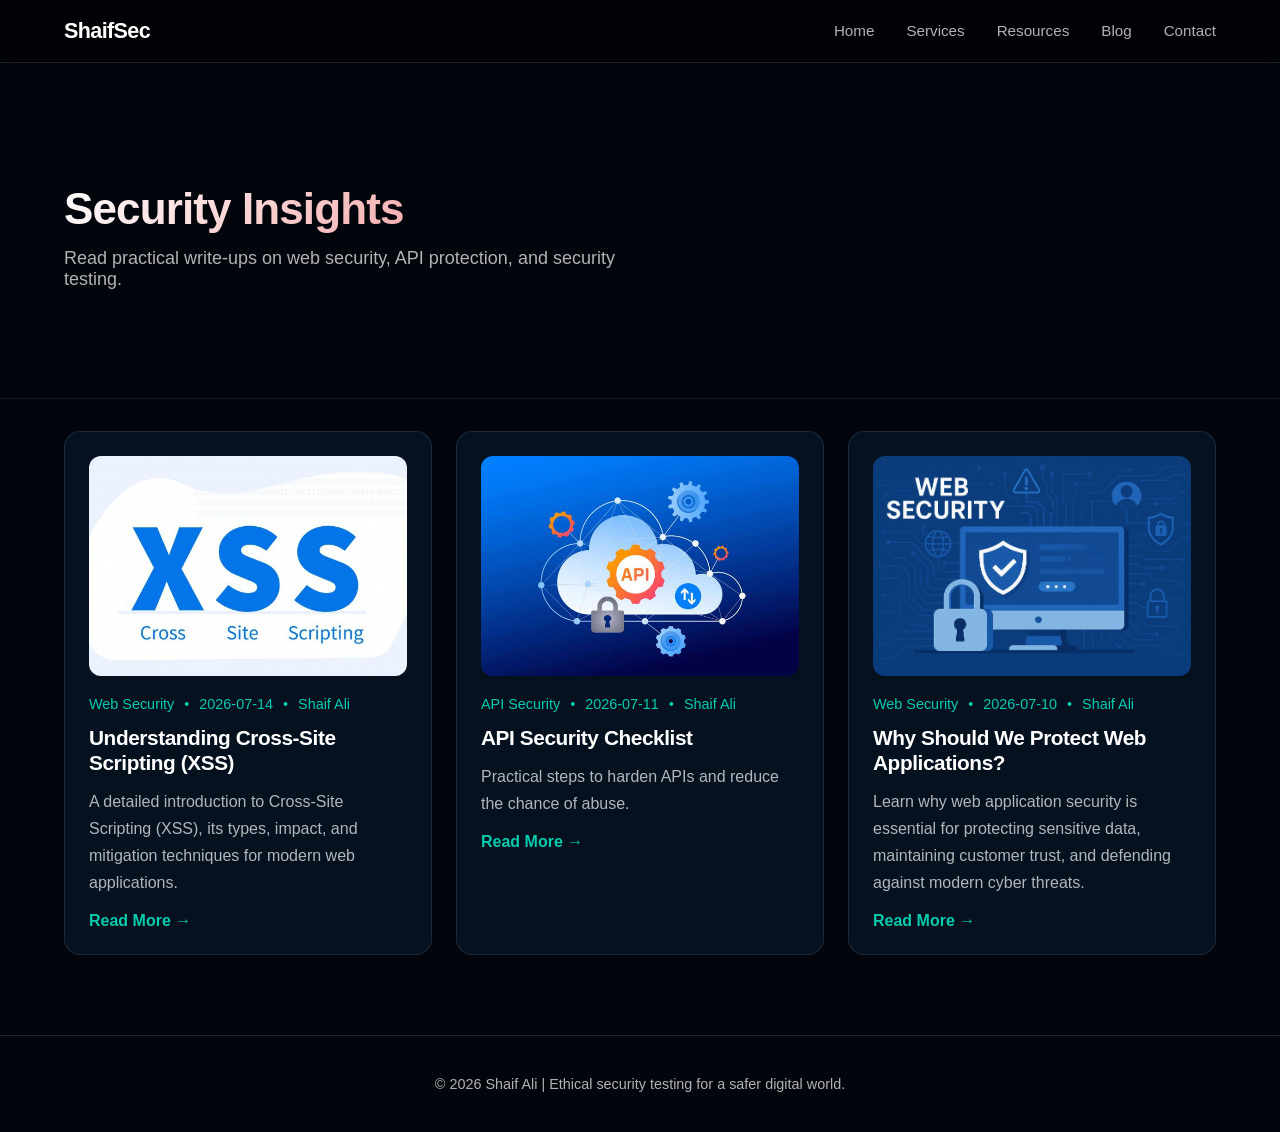
==== blog/index.html @ ae42861e "Update" ====
<!DOCTYPE html>
<html lang="en">
<head>
  <meta charset="UTF-8" />
  <meta name="viewport" content="width=device-width, initial-scale=1.0" />
  <meta name="description" content="Explore practical security research and guidance on web application security, API protection, and vulnerability testing from ShaifSec.">
  <meta name="author" content="Shaif Ali">
  <meta property="og:type" content="website">
  <meta property="og:site_name" content="ShaifSec">
  <meta property="og:title" content="Security Insights | ShaifSec">
  <meta property="og:description" content="Practical security research and guidance on web application security, API protection, and vulnerability testing.">
  <meta property="og:url" content="https://shaifsec.com/blog/">
  <meta property="og:image" content="https://shaifsec.com/banner.png">
  <meta name="twitter:card" content="summary_large_image">
  <meta name="twitter:title" content="Security Insights | ShaifSec">
  <meta name="twitter:description" content="Practical security research and guidance on web application security, API protection, and vulnerability testing.">
  <meta name="twitter:image" content="https://shaifsec.com/banner.png">
  <link rel="canonical" href="https://shaifsec.com/blog/">
  <title>Security Insights | ShaifSec</title>
  <script src="../script.js"></script>
  <link rel="stylesheet" href="../styles.css" />
  <link rel="stylesheet" href="styles.css" />
</head>
<body>
  <nav class="navbar blog-navbar">
    <div class="container">
      <div class="nav-brand">
        <a href="../index.html" class="brand-link"><span class="brand-name">ShaifSec</span></a>
      </div>
      <ul class="nav-menu" id="primary-navigation">
        <li><a href="../index.html">Home</a></li>
        <li><a href="../index.html#services">Services</a></li>
        <li><a href="../resources/index.html">Resources</a></li>
        <li><a href="index.html" class="active">Blog</a></li>
        <li><a href="../index.html#contact">Contact</a></li>
      </ul>
      <button class="hamburger" id="hamburger" type="button" aria-label="Toggle navigation" aria-controls="primary-navigation" aria-expanded="false">
        <span></span>
        <span></span>
        <span></span>
      </button>
    </div>
  </nav>

  <main class="blog-page">
    <section class="blog-hero">
      <div class="container">
        <h1 class="section-title">Security Insights</h1>
        <p class="section-subtitle">Read practical write-ups on web security, API protection, and security testing.</p>
      </div>
    </section>

    <section class="container">
      <div id="blog-list" class="blog-list"></div>
    </section>
  </main>

  <footer class="footer">
    <div class="container">
      <p>© 2026 Shaif Ali | Ethical security testing for a safer digital world.</p>
    </div>
  </footer>

  <script src="blogs.js"></script>
</body>
</html>
---- styles.css ----
/* ========================================
   CYBERSECURITY SERVICE WEBSITE - STYLES
   Premium Dark Theme with Precision Neon Accents
   ======================================== */

* {
  margin: 0;
  padding: 0;
  box-sizing: border-box;
}

:root{
    /* Brand */
    --primary-color:#e90808f4;
    --primary-dark:#e90808f4;
    --secondary-color:#08e9c4dc;

    /* Background */
    --bg-darker:#02050b;
    --bg-dark: #081321;
    --bg-card:rgba(9,22,40,.75);
    --bg-card-hover: rgba(255, 45, 45, 0.08);

    /* Text */
    --text-light:#ffffff;
    --text-muted:#ffffffb1;

    /* Borders */
    --border-color:rgba(248, 248, 248, 0.12);

    /* Neon */
    --glow-blue:0 0 25px rgba(0,229,255,.45);
    --glow-red:0 0 18px oklch(63.348% 0.25204 28.552 / 0.55);

    --shadow:0 15px 45px rgb(238, 221, 221);

    --radius:18px;
}

html {
  scroll-behavior: smooth;
}

body{
    font-family:'Inter',sans-serif;
    color:var(--text-light);
    overflow-x:hidden;

    background:
        radial-gradient(circle at top,
        hwb(0 2% 4% / 0.418),
        transparent 30%),

        radial-gradient(circle at bottom right,
        hwb(0 3% 7% / 0.532),
        transparent 40%),

        linear-gradient(
        180deg,
        #02050b 30%,
        #02050b 45%,
        #02050b 75%);
}

.container {
  width: 100%;
  max-width: 1200px;
  margin: 0 auto;
  padding: 0 24px;
}

/* ========================================
   TYPOGRAPHY
   ======================================== */

h1, h2, h3, h4, h5, h6 {
  font-weight: 700;
  line-height: 1.2;
  letter-spacing: -0.02em;
}

.section-title {
  font-size: 2.75rem;
  margin-bottom: 12px;
  background: linear-gradient(135deg, #ffffff 0%, var(--primary-color) 100%);
  background-clip: text;
  -webkit-background-clip: text;
  -webkit-text-fill-color: transparent;
}

.section-subtitle {
  font-size: 1.125rem;
  color: var(--text-muted);
  margin-bottom: 48px;
  max-width: 600px;
}

/* ========================================
   BUTTONS
   ======================================== */
  
.btn{
  display:inline-flex;
  align-items:center;
  justify-content:center;
  gap:8px;

  padding:12px 28px;
  border-radius:10px;

  font-weight:600;
  font-size:0.95rem;

  text-decoration:none;
  cursor:pointer;

  transition:all .25s ease;
  user-select:none;
  border:1px solid transparent;
}

.btn-primary{
  background:linear-gradient(135deg,#e9080884,#d6060693);
  color:#fff;

  box-shadow:0 0 18px rgba(8, 226, 242, 0);
}

.btn-primary:hover{
  transform:translateY(-3px);
  box-shadow:
    0 0 25px lch(70.99% 40.16 231.56 / 0),
    0 10px 30px hwb(198 2% 7% / 0);
}
.btn-secondary{
   background:linear-gradient(135deg,#e9080884,#d6060693);
  color:#fff;

  border:1px solid rgba(8, 233, 196, 0.35);
  backdrop-filter:blur(10px);
}

.btn-secondary:hover{
  border-color:var(--secondary-color);
  box-shadow:0 0 18px rgba(8, 233, 196, 0.18);
  transform:translateY(-3px);
}

/* ========================================
   NAVIGATION BAR
   ======================================== */

.navbar {
  position: fixed;
  top: 0;
  width: 100%;
  background: rgba(0, 0, 0, 0.542);
  border-bottom: 1px solid var(--border-color);
  z-index: 1000;
  backdrop-filter: blur(12px);
}

.navbar .container {
  display: flex;
  justify-content: space-between;
  align-items: center;
  padding: 18px 24px;
}

.nav-brand {
  display: flex;
  align-items: center;
  gap: 12px;
  font-size: 1.35rem;
  font-weight: 700;
  letter-spacing: -0.03em;
}

.logo-img {
  width: 50px;
  height: 40px;
  object-fit: contain;
}

.logo-icon {
  font-size: 1.6rem;
  color: var(--primary-color);
  filter: drop-shadow(0 0 8px rgba(0, 255, 157, 0.5));
}

.brand-name {
  color: var(--text-light);
}

.nav-menu {
  display: flex;
  list-style: none;
  gap: 32px;
  align-items: center;
}

.nav-menu a {
  color: var(--text-muted);
  text-decoration: none;
  transition: color 0.2s ease;
  font-weight: 500;
  font-size: 0.95rem;
}

.nav-menu a:hover,
.nav-menu a.active {
  color: var(--primary-color);
}

.nav-menu a.active {
  font-weight: 700;
}

.hamburger {
  display: none;
  flex-direction: column;
  cursor: pointer;
  gap: 6px;
  padding: 8px;
  border: 0;
  background: transparent;
}

.hamburger:focus-visible {
  outline: 2px solid var(--primary-color);
  outline-offset: 3px;
}

.hamburger span {
  width: 24px;
  height: 2px;
  background: var(--text-light);
  border-radius: 2px;
  transition: all 0.2s ease;
}

/* ========================================
   HERO SECTION
   ======================================== */

.hero {
  min-height: 100vh;
  display: flex;
  align-items: center;
  justify-content: center;

  padding-top: 80px; /* replaces margin-top issue */
  padding-bottom: 80px;

  position: relative;
}

.hero-wrapper {
  width: 100%;
  max-width: 1200px;

  display: grid;
  grid-template-columns: 1fr 1fr;
  gap: 48px;

  align-items: center;
  justify-content: center;

  margin: 0 auto;
}

.hero-badge {
  display: inline-flex;
  align-items: center;
  gap: 8px;
  background: rgba(0, 255, 157, 0.06);
  border: 1px solid rgba(0, 255, 157, 0.2);
  color: var(--primary-color);
  padding: 6px 14px;
  border-radius: 20px;
  font-size: 0.85rem;
  font-weight: 600;
  margin-bottom: 24px;
  letter-spacing: 0.05em;
  text-transform: uppercase;
}

.badge-pulse {
  width: 6px;
  height: 6px;
  background: var(--primary-color);
  border-radius: 50%;
  box-shadow: 0 0 8px var(--primary-color);
  animation: pulse-dot 2s ease-in-out infinite;
}

@keyframes pulse-dot {
  0%, 100% { transform: scale(1); opacity: 1; }
  50% { transform: scale(1.4); opacity: 0.5; }
}

.hero-title {
  font-size: 3.75rem;
  margin-bottom: 24px;
  color: var(--text-light);
  line-height: 1.15;
  font-weight: 800;
}

/* Enhanced Gradient Style for Specific Hero Text Accentuation */
.hero-title span {
  background: linear-gradient(135deg, var(--primary-color) 0%, var(--secondary-color) 100%);
  background-clip: text;
  -webkit-background-clip: text;
  -webkit-text-fill-color: transparent;
}

.hero-subtitle {
  font-size: 1.15rem;
  color: var(--text-muted);
  margin-bottom: 40px;
  line-height: 1.7;
  text-align: left;
}

.hero-cta {
  display: flex;
  gap: 16px;
  margin-bottom: 48px;
  flex-wrap: wrap;
}

.hero-features {
  display: flex;
  gap: 32px;
  flex-wrap: wrap;
  padding-top: 32px;
  border-top: 1px solid var(--border-color);
}

.feature {
  display: flex;
  align-items: center;
  gap: 10px;
  color: var(--text-light);
  font-weight: 500;
  font-size: 0.95rem;
}

.feature-icon {
  font-size: 1.25rem;
  color: var(--secondary-color);
}

/* Hero Stats Container */
.hero-stats {
  display: flex;
  gap: 24px;
  padding: 24px;
  background: var(--bg-card);
  border: 1px solid var(--border-color);
  border-radius: 12px;
  backdrop-filter: blur(8px);
}

.stat-box {
  text-align: center;
  flex: 1;
}

.stat-value {
  font-size: 2.25rem;
  font-weight: 800;
  color: var(--text-light);
  margin-bottom: 4px;
}

.stat-name {
  font-size: 0.75rem;
  color: var(--text-muted);
  font-weight: 600;
  text-transform: uppercase;
  letter-spacing: 0.05em;
}

/* Hero visual */
.hero-visual {
  display: flex;
  align-items: center;
  justify-content: center;
  position: relative;
  min-height: 320px;
}

.hero-logo {
  width: min(620px, 100%);
  height: auto;
  max-width: 100%;
  display: block;
  object-fit: contain;
}

.cyber-shield {
  width: 100%;
  max-width: 340px;
  height: auto;
  filter: drop-shadow(0 0 40px rgba(0, 255, 157, 0.15));
  animation: shield-float 4s ease-in-out infinite;
}

@keyframes shield-float {
  0%, 100% { transform: translateY(0px); }
  50% { transform: translateY(-12px); }
}

.security-shield {
  position: relative;
  width: 280px;
  height: 280px;
  display: flex;
  align-items: center;
  justify-content: center;
}

.shield-inner {
  width: 200px;
  height: 240px;
  background: linear-gradient(135deg, rgba(5, 8, 17, 0.6) 0%, rgba(13, 22, 41, 0.8) 100%);
  border: 1px solid rgba(0, 255, 157, 0.3);
  border-radius: 24px 24px 60px 60px;
  display: flex;
  align-items: center;
  justify-content: center;
  box-shadow: 0 10px 40px rgba(0, 0, 0, 0.5), inset 0 0 20px rgba(0, 255, 157, 0.1);
  animation: shield-pulse 3s ease-in-out infinite;
  z-index: 3;
}

.shield-lock {
  font-size: 4rem;
  color: var(--primary-color);
  filter: drop-shadow(0 0 12px rgba(0, 255, 157, 0.4));
}

.shield-ring {
  position: absolute;
  width: 110%;
  height: 110%;
  border: 1px dashed rgba(0, 200, 255, 0.2);
  border-radius: 50%;
  animation: rotate 20s linear infinite;
}

.shield-ring:nth-child(2) {
  width: 125%;
  height: 125%;
  border: 1px solid rgba(0, 255, 157, 0.1);
  animation: rotate 30s linear infinite reverse;
}

@keyframes shield-pulse {
  0%, 100% { border-color: rgba(0, 255, 157, 0.3); }
  50% { border-color: rgba(0, 200, 255, 0.6); }
}

@keyframes rotate {
  100% { transform: rotate(360deg); }
}

/* ========================================
   SECTIONS STANDARD SETUP
   ======================================== */

#about, #services, #plans, #why-us, #testimonials, #contact, #resources {
  padding: 100px 0;
  border-top: 1px solid var(--border-color);
}

/* ========================================
   PLANS SECTION
   ======================================== */

.plans-grid {
  display: grid;
  grid-template-columns: repeat(auto-fit, minmax(280px, 1fr));
  gap: 24px;
}

.plan-card {
  position: relative;
  background: var(--bg-card);
  border: 1px solid var(--border-color);
  border-radius: 16px;
  padding: 32px 24px;
  transition: all 0.3s ease;
}

.plan-card:hover {
  transform: translateY(-6px);
  border-color: rgba(255, 45, 45, 0.4);
  box-shadow: 0 0 25px rgba(255, 45, 45, 0.18);
}

.featured-plan {
  border-color: rgba(255, 45, 45, 0.45);
  box-shadow: inset 0 0 0 1px rgba(255, 45, 45, 0.2);
}

.plan-badge {
  position: absolute;
  top: 16px;
  right: 16px;
  background: linear-gradient(135deg, var(--primary-color), #ff6a00);
  color: #fff;
  font-size: 0.75rem;
  font-weight: 700;
  padding: 6px 10px;
  border-radius: 999px;
}

.plan-header {
  margin-bottom: 24px;
}

.plan-header h3 {
  font-size: 1.45rem;
  margin-bottom: 8px;
}

.plan-price {
  font-size: 2rem;
  font-weight: 800;
  color: var(--secondary-color);
  margin-bottom: 6px;
}

.plan-meta {
  color: var(--text-muted);
  font-size: 0.95rem;
}

.plan-features {
  list-style: none;
  display: flex;
  flex-direction: column;
  gap: 10px;
  color: var(--text-muted);
  font-size: 0.95rem;
}

.plan-features li {
  display: flex;
  gap: 8px;
  align-items: flex-start;
}

.plan-features span {
  color: var(--primary-color);
  font-weight: 700;
}

/* ========================================
   ABOUT SECTION
   ======================================== */

.about-description {
  display: grid;
  grid-template-columns: minmax(0, 1fr) minmax(220px, 300px);
  align-items: start;
  gap: 40px;
}

.about-content-text p {
  color: var(--text-muted);
  font-size: 1.05rem;
  margin-bottom: 20px;
}

.about-profile-image {
  position: relative;
  margin: 0;
  padding: 10px;
  border: 1px solid rgba(233, 8, 8, 0.3);
  border-radius: 22px 8px 22px 8px;
  background: linear-gradient(155deg, rgba(19, 24, 36, 0.92), rgba(2, 5, 11, 0.96));
  box-shadow: 0 18px 48px rgba(0, 0, 0, 0.42), 0 0 24px rgba(233, 8, 8, 0.1);
}

.about-profile-image img {
  display: block;
  width: 100%;
  height: auto;
  border-radius: 15px 4px 15px 4px;
  object-fit: cover;
}

.about-profile-image figcaption {
  padding: 14px 8px 4px;
  color: var(--text-light);
  font-size: 1rem;
  font-weight: 600;
  letter-spacing: 0.04em;
  text-align: center;
}

.certifications-list {
  display: flex;
  flex-wrap: wrap;
  gap: 20px;
  margin-top: 32px;
}

.certification-card {
  position: relative;
  display: flex;
  width: 220px;
  aspect-ratio: 1;
  flex-direction: column;
  align-items: center;
  justify-content: center;
  gap: 12px;
  padding: 20px;
  background: rgba(9, 22, 40, 0.28);
  border: 1px solid rgba(255, 255, 255, 0.14);
  border-radius: 14px;
  backdrop-filter: blur(12px);
  transition: background 0.3s ease, border-color 0.3s ease, transform 0.3s ease;
}

.certification-card:hover,
.certification-card:focus-visible {
  transform: translateY(-4px);
  background: rgba(9, 22, 40, 0.42);
  border-color: rgba(255, 45, 45, 0.4);
}

.certification-card:focus-visible {
  outline: 2px solid var(--primary-color);
  outline-offset: 3px;
}

.certification-card img {
  display: block;
  width: 112px;
  height: 112px;
  object-fit: contain;
}

.certification-content h3 {
  font-size: 1rem;
  text-align: center;
}

.certification-content p {
  color: var(--text-muted);
  margin-top: 4px;
  text-align: center;
}

.certification-description {
  position: absolute;
  inset: 0;
  display: flex;
  align-items: center;
  justify-content: center;
  padding: 24px;
  border-radius: inherit;
  background: rgba(2, 5, 11, 0.94);
  color: var(--text-light);
  font-size: 0.95rem;
  line-height: 1.5;
  text-align: center;
  opacity: 0;
  visibility: hidden;
  transition: opacity 0.2s ease, visibility 0.2s ease;
}

.certification-card:hover .certification-description,
.certification-card:focus-visible .certification-description {
  opacity: 1;
  visibility: visible;
}

/* ========================================
   SERVICES SECTION
   ======================================== */

.services-grid {
  display: grid;
  grid-template-columns: repeat(auto-fit, minmax(280px, 1fr));
  gap: 24px;
  align-items: stretch;
}

.service-card {
  background: var(--bg-card);
  border: 1px solid var(--border-color);
  border-radius: 16px;
  padding: 32px;
  transition: all 0.3s cubic-bezier(0.4, 0, 0.2, 1);
  display: flex;
  flex-direction: column;
}

.service-card:hover,
.benefit-item:hover,
.testimonial-card:hover {
  background: rgba(255, 45, 45, 0.08);
  border-color: rgba(255, 45, 45, 0.4);
  transform: translateY(-6px);
  box-shadow: 0 0 25px rgba(255, 45, 45, 0.25);
}

.service-icon {
  font-size: 2.5rem;
  margin-bottom: 20px;
  color: var(--primary-color);
}

.service-card h3 {
  font-size: 1.35rem;
  margin-bottom: 12px;
  color: var(--text-light);
}

.service-card p {
  color: var(--text-muted);
  margin-bottom: 24px;
  font-size: 0.95rem;
}

.service-features {
  list-style: none;
  color: var(--secondary-color);
  font-size: 0.9rem;
  margin-top: auto;
}

.service-features li {
  margin-top: 8px;
  display: flex;
  align-items: center;
  gap: 8px;
}

/* ========================================
   WHY US & TESTIMONIALS
   ======================================== */

.benefits-grid, .testimonials-grid {
  display: grid;
  grid-template-columns: repeat(auto-fit, minmax(300px, 1fr));
  gap: 24px;
}

.benefit-item, .testimonial-card {
  background: var(--bg-card);
  border: 1px solid var(--border-color);
  border-radius: 8px;
  padding: 32px;
  transition: all 0.3s ease;
}

.benefit-item:hover, .testimonial-card:hover {
  background: var(--bg-card-hover);
  border-color: rgba(0, 200, 255, 0.3);
  transform: translateY(-4px);
}

.benefit-icon {
  font-size: 2.5rem;
  color: var(--primary-color);
  margin-bottom: 16px;
}

.benefit-item h4 {
  font-size: 1.25rem;
  margin-bottom: 12px;
}

.benefit-item p, .testimonial-card p {
  color: var(--text-muted);
  font-size: 0.95rem;
}

.stars {
  color: #ffb800;
  margin-bottom: 16px;
  font-size: 1rem;
}

.testimonial-card p {
  font-style: italic;
  line-height: 1.7;
  margin-bottom: 20px;
}

.testimonial-author {
  color: var(--secondary-color);
  font-weight: 600;
  font-size: 0.9rem;
}

/* ========================================
   RESOURCES SECTION
   ======================================== */

.resources-grid {
  display: grid;
  grid-template-columns: repeat(auto-fit, minmax(240px, 1fr));
  gap: 24px;
}

.resource-card {
  display: block;
  background: var(--bg-card);
  border: 1px solid var(--border-color);
  border-radius: 16px;
  padding: 28px;
  text-decoration: none;
  color: inherit;
  transition: all 0.3s ease;
}

.resource-card:hover {
  transform: translateY(-6px);
  border-color: rgba(255, 45, 45, 0.4);
  box-shadow: 0 0 25px rgba(255, 45, 45, 0.18);
}

.resource-icon {
  font-size: 2.2rem;
  margin-bottom: 16px;
  color: var(--primary-color);
}

.resource-card h3 {
  font-size: 1.25rem;
  margin-bottom: 10px;
  color: var(--text-light);
}

.resource-card p {
  color: var(--text-muted);
  font-size: 0.95rem;
  line-height: 1.6;
}

/* ========================================
   CONTACT SECTION
   ======================================== */

.contact {
  position: relative;
}

.contact-eyebrow {
  display: inline-block;
  margin-bottom: 12px;
  padding: 8px 14px;
  border: 1px solid rgba(255, 77, 77, 0.25);
  border-radius: 999px;
  background: rgba(255, 77, 77, 0.08);
  color: #ff6b6b;
  font-size: 0.85rem;
  font-weight: 600;
  letter-spacing: 0.08em;
  text-transform: uppercase;
}

.contact-wrapper {
  display: grid;
  grid-template-columns: 1fr 1.15fr;
  gap: 32px;
  margin-top: 28px;
  padding: 32px;
  background: linear-gradient(135deg, rgba(255, 77, 77, 0.08), rgba(255, 255, 255, 0.02));
  border: 1px solid var(--border-color);
  border-radius: 24px;
  box-shadow: 0 20px 60px rgba(0, 0, 0, 0.2);
}

.contact-info {
  display: flex;
  flex-direction: column;
  gap: 16px;
}

.contact-hero {
  padding: 24px;
  border-radius: 18px;
  background: rgba(5, 8, 17, 0.7);
  border: 1px solid rgba(255, 77, 77, 0.2);
}

.contact-hero h3 {
  color: var(--text-light);
  font-size: 1.3rem;
  margin-bottom: 8px;
}

.contact-hero p {
  color: var(--text-muted);
  line-height: 1.7;
  margin: 0;
}

.contact-item {
  background: rgba(255, 255, 255, 0.02);
  border: 1px solid var(--border-color);
  border-left: 3px solid #ff6b6b;
  padding: 20px 22px;
  border-radius: 14px;
  transition: transform 0.2s ease, border-color 0.2s ease;
}

.contact-item:hover {
  transform: translateY(-2px);
  border-color: rgba(255, 77, 77, 0.3);
}

.contact-icon {
  font-size: 1.6rem;
  color: #ff6b6b;
  margin-bottom: 8px;
}

.contact-item h4 {
  color: var(--text-light);
  margin-bottom: 6px;
  font-size: 1.05rem;
}

.contact-item p, .contact-item a {
  color: var(--text-muted);
  font-size: 0.95rem;
  text-decoration: none;
}

.contact-item a:hover {
  color: #ff6b6b;
}

.social-links {
  display: flex;
  flex-wrap: wrap;
  gap: 10px;
  margin-top: 10px;
}

.social-link {
  color: var(--text-muted);
  text-decoration: none;
  padding: 8px 14px;
  border: 1px solid var(--border-color);
  border-radius: 999px;
  font-size: 0.85rem;
  transition: all 0.2s ease;
}

.social-link:hover {
  color: #ff6b6b;
  border-color: #ff6b6b;
  background: rgba(255, 77, 77, 0.08);
}

/* Form Styles */
.contact-form {
  display: flex;
  flex-direction: column;
  gap: 16px;
  padding: 24px;
  border-radius: 18px;
  background: rgba(5, 8, 17, 0.7);
  border: 1px solid rgba(255, 77, 77, 0.16);
}

.form-group input, .form-group textarea {
  background: rgba(5, 8, 17, 0.6);
  border: 1px solid var(--border-color);
  color: var(--text-light);
  padding: 14px 16px;
  border-radius: 12px;
  font-family: inherit;
  font-size: 0.95rem;
  transition: all 0.25s ease;
  width: 100%;
}

.form-group input:focus, .form-group textarea:focus {
  outline: none;
  border-color: #ff6b6b;
  background: rgba(5, 8, 17, 0.9);
  box-shadow: 0 0 15px rgba(255, 77, 77, 0.15);
}

.form-row {
  display: flex;
  gap: 16px;
}

.form-row .form-group {
  flex: 1;
}

.btn-submit {
  border-radius: 999px;
  white-space: nowrap;
}

.form-note {
  color: var(--text-muted);
  font-size: 0.9rem;
}

/* ========================================
   FOOTER
   ======================================== */

.footer {
  background: var(--bg-darker);
  border-top: 1px solid var(--border-color);
  padding: 40px 24px;
  text-align: center;
  color: var(--text-muted);
  font-size: 0.9rem;
}

/* ========================================
   RESPONSIVE DESIGN (Media Queries)
   ======================================== */

@media (max-width: 992px) {
  .hero-wrapper {
    grid-template-columns: 1fr;
    text-align: center;
    gap: 40px;
  }
  
  .hero-title { font-size: 3rem; }
  .hero-cta, .hero-features { justify-content: center; }
  .contact-wrapper { grid-template-columns: 1fr; }
  .hero-visual { order: -1; margin-bottom: 20px; }
}

@media (max-width: 768px) {
  .nav-menu { display: none; }
  .hamburger { display: flex; }
  .section-title { font-size: 2.25rem; }
  #about, #services, #plans, #why-us, #testimonials, #contact { padding: 60px 0; }
  .form-row { flex-direction: column; }

  .hero-wrapper { width: 100%; padding: 0 24px; }
  .hero-content, .hero-visual { width: 100%; min-width: 0; }
  .hero-logo { position: static; width: 100%; max-width: 100%; margin: 0; transform: none; }
  .hero-stats { gap: 8px; padding: 16px 10px; }
  .stat-box { min-width: 0; }
  .stat-value { font-size: 1.5rem; }
  .stat-name { letter-spacing: 0; }

  .about-description { grid-template-columns: 1fr; gap: 24px; }
  .about-profile-image { position: static; grid-row: 1; width: min(100%, 280px); margin: 0 auto 8px; }

  .certification-card { width: 190px; }
  .certification-card img { width: 96px; height: 96px; }

  /* Mobile menu when active */
  .navbar .nav-menu.active {
    display: flex;
    flex-direction: column;
    position: absolute;
    top: 64px;
    right: 16px;
    background: var(--bg-card, rgba(9,22,40,.95));
    padding: 12px 16px;
    border-radius: 10px;
    box-shadow: 0 8px 24px rgba(0,0,0,0.5);
    gap: 12px;
    z-index: 50;
    min-width: 200px;
  }

  .nav-menu.active a {
    color: var(--text-light);
    padding: 8px 0;
  }

  /* Hamburger active state - animate to X */
  .hamburger.active span:nth-child(1) {
    transform: translateY(8px) rotate(45deg);
  }
  .hamburger.active span:nth-child(2) {
    opacity: 0;
    transform: scaleX(0);
  }
  .hamburger.active span:nth-child(3) {
    transform: translateY(-8px) rotate(-45deg);
  }
}

@media (max-width: 480px) {
  .hero-title { font-size: 2.25rem; }
  .hero-cta .btn { width: 100%; }
}
---- blog/styles.css ----
body {
  margin: 0;
  background: var(--bg-darker, #02050b);
  color: var(--text-light, #fff);
}

.blog-navbar {
  position: sticky;
  top: 0;
}

.brand-link {
  color: var(--text-light, #fff);
  text-decoration: none;
}

.blog-page, .post-page {
  padding: 0 0 80px;
}

.blog-hero {
  padding: 120px 0 60px;
  border-bottom: 1px solid rgba(255,255,255,0.08);
}

.blog-list {
  display: grid;
  gap: 24px;
  margin-top: 32px;
  grid-template-columns: repeat(auto-fit, minmax(280px, 1fr));
}

.blog-card {
  background: var(--bg-card, rgba(9,22,40,.75));
  border: 1px solid rgba(255,255,255,0.1);
  border-radius: 16px;
  padding: 24px;
  transition: transform 0.2s ease, border-color 0.2s ease;
}

.blog-card:hover {
  transform: translateY(-4px);
  border-color: rgba(255, 45, 45, 0.4);
}

.blog-thumb,
.post-thumb {
  width: 100%;
  height: 220px;
  object-fit: cover;
  border-radius: 12px;
  margin-bottom: 16px;
}

.post-thumb {
  height: 280px;
  margin-bottom: 24px;
}

.blog-card h2 {
  margin: 0 0 12px;
  font-size: 1.3rem;
}

.blog-meta {
  display: flex;
  flex-wrap: wrap;
  gap: 10px;
  color: var(--secondary-color, #08e9c4dc);
  font-size: 0.9rem;
  margin-bottom: 14px;
}

.blog-card p {
  color: var(--text-muted, #ffffffb1);
  line-height: 1.7;
  margin-bottom: 16px;
}

.blog-card a,
.back-link {
  color: var(--secondary-color, #08e9c4dc);
  text-decoration: none;
  font-weight: 600;
}

.blog-card a:hover,
.back-link:hover {
  color: var(--primary-color, #e90808f4);
}

.post-layout {
  padding-top: 80px;
  display: block;
  align-items: flex-start;
}

.post-article {
  background: var(--bg-card, rgba(9,22,40,.75));
  border: 1px solid rgba(255,255,255,0.1);
  border-radius: 18px;
  padding: 32px;
  margin-top: 0;
}

.post-article h1 {
  margin-top: 0;
  font-size: 2rem;
}

.post-article .article-meta {
  margin: 12px 0 24px;
  color: var(--secondary-color, #08e9c4dc);
  font-size: 0.95rem;
}

.post-article p, .post-article li {
  color: var(--text-muted, #ffffffb1);
  line-height: 1.8;
}

.post-article ul {
  padding-left: 20px;
}

/* Make bold labels inside paragraphs appear on their own line with spacing */
.post-article p > strong {
  display: block;
  margin-bottom: 0.5rem;
}

@media (max-width: 768px) {
  .blog-hero {
    padding-top: 100px;
  }

  .post-article {
    padding: 24px;
  }
}
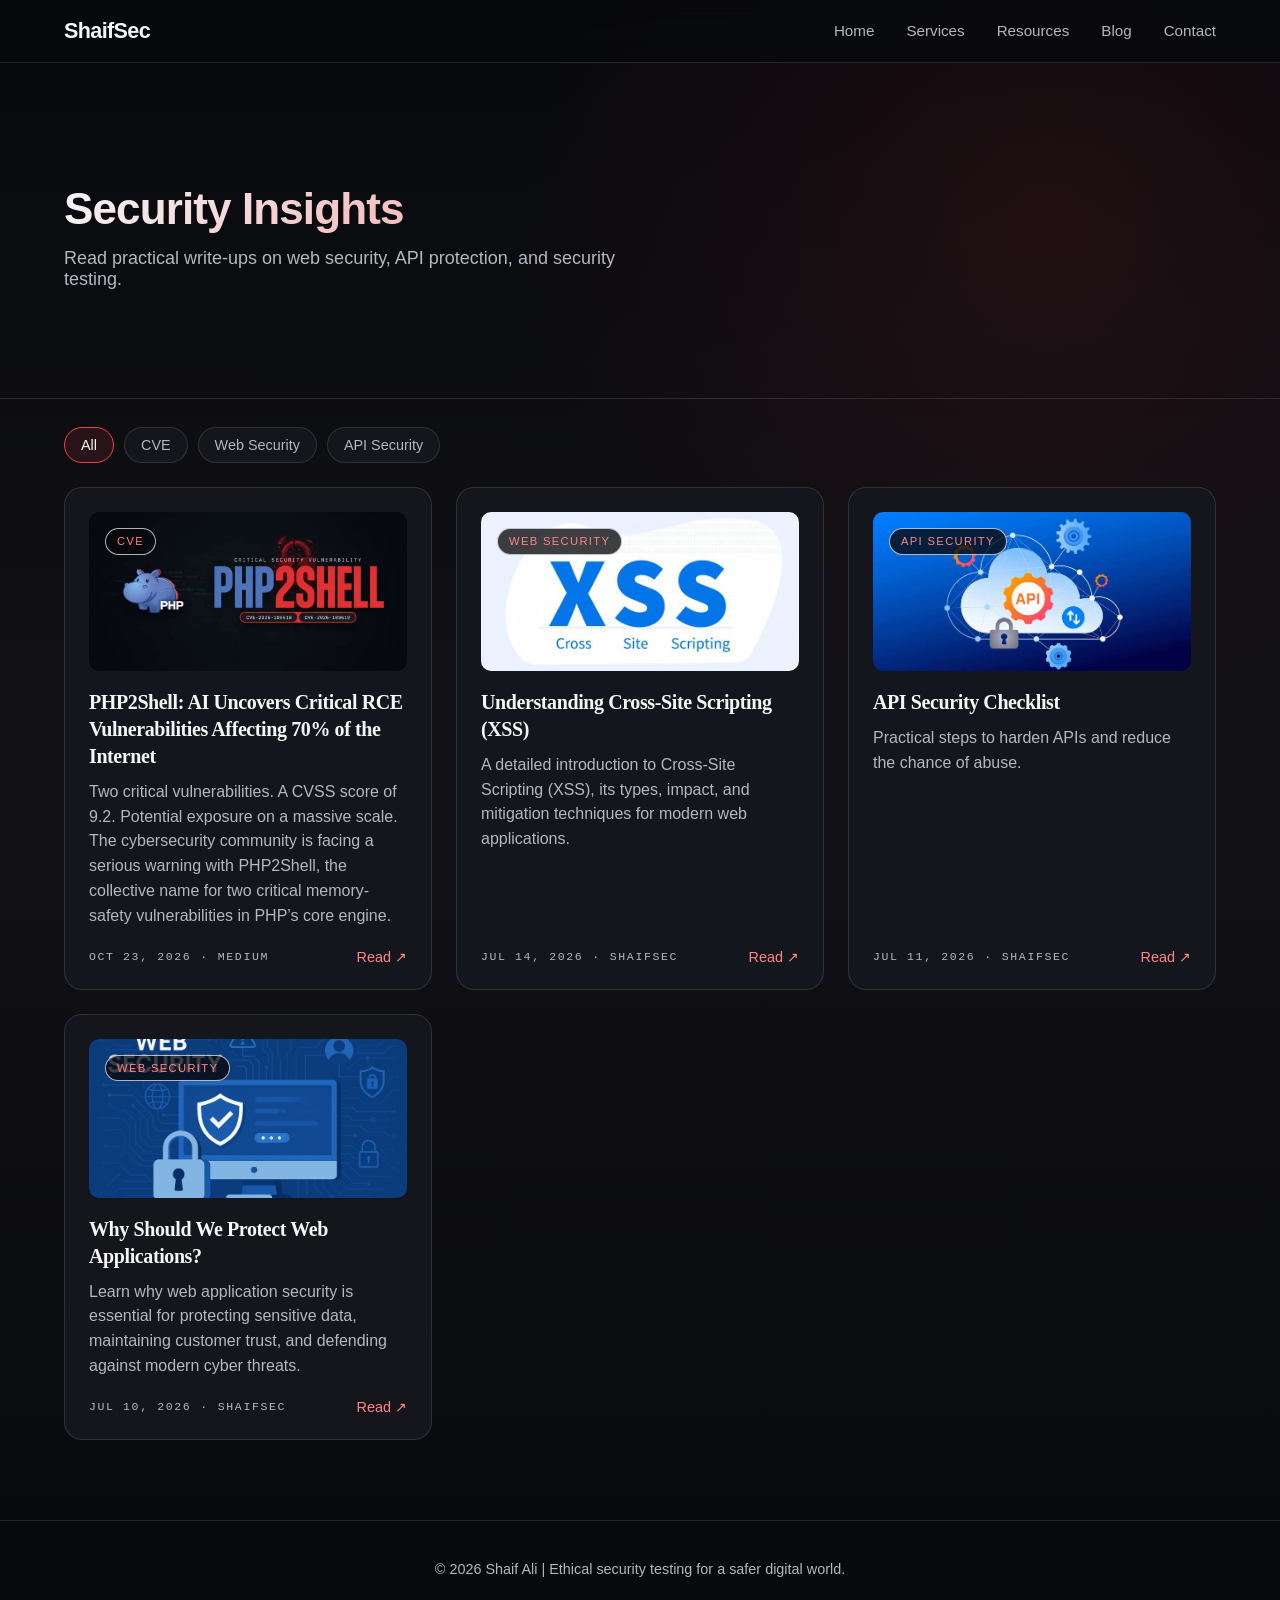
==== commit 8d315ef3: "Update" ====
--- a/blog/index.html
+++ b/blog/index.html
@@ -9,13 +9,13 @@
   <meta property="og:site_name" content="ShaifSec">
   <meta property="og:title" content="Security Insights | ShaifSec">
   <meta property="og:description" content="Practical security research and guidance on web application security, API protection, and vulnerability testing.">
-  <meta property="og:url" content="https://shaifsec.com/blog/">
-  <meta property="og:image" content="https://shaifsec.com/banner.png">
+  <meta property="og:url" content="https://shaifsec.github.io/blog/">
+  <meta property="og:image" content="https://shaifsec.github.io/banner.png">
   <meta name="twitter:card" content="summary_large_image">
   <meta name="twitter:title" content="Security Insights | ShaifSec">
   <meta name="twitter:description" content="Practical security research and guidance on web application security, API protection, and vulnerability testing.">
-  <meta name="twitter:image" content="https://shaifsec.com/banner.png">
-  <link rel="canonical" href="https://shaifsec.com/blog/">
+  <meta name="twitter:image" content="https://shaifsec.github.io/banner.png">
+  <link rel="canonical" href="https://shaifsec.github.io/blog/">
   <title>Security Insights | ShaifSec</title>
   <script src="../script.js"></script>
   <link rel="stylesheet" href="../styles.css" />
@@ -51,6 +51,13 @@
     </section>
 
     <section class="container">
+      <div class="blog-filters" role="group" aria-label="Filter blog posts by category">
+        <button class="blog-filter is-active" type="button" data-category="all" aria-pressed="true">All</button>
+        <button class="blog-filter" type="button" data-category="CVE" aria-pressed="false">CVE</button>
+        <button class="blog-filter" type="button" data-category="Web Security" aria-pressed="false">Web Security</button>
+        <button class="blog-filter" type="button" data-category="API Security" aria-pressed="false">API Security</button>
+      </div>
+      <p class="blog-empty-state" id="blog-empty-state" aria-live="polite" hidden>No posts found in this category yet.</p>
       <div id="blog-list" class="blog-list"></div>
     </section>
   </main>
--- a/styles.css
+++ b/styles.css
@@ -11,28 +11,28 @@
 
 :root{
     /* Brand */
-    --primary-color:#e90808f4;
-    --primary-dark:#e90808f4;
-    --secondary-color:#08e9c4dc;
+    --primary-color:#ef4444;
+    --primary-dark:#b91c1c;
+    --secondary-color:#ff8585;
 
     /* Background */
-    --bg-darker:#02050b;
-    --bg-dark: #081321;
-    --bg-card:rgba(9,22,40,.75);
-    --bg-card-hover: rgba(255, 45, 45, 0.08);
+    --bg-darker:#08090d;
+    --bg-dark:#101116;
+    --bg-card:rgba(22,24,31,.9);
+    --bg-card-hover:rgba(239,68,68,.08);
 
     /* Text */
-    --text-light:#ffffff;
-    --text-muted:#ffffffb1;
+    --text-light:#f5f5f6;
+    --text-muted:#b5b6bf;
 
     /* Borders */
-    --border-color:rgba(248, 248, 248, 0.12);
+    --border-color:rgba(245,245,246,.12);
 
     /* Neon */
-    --glow-blue:0 0 25px rgba(0,229,255,.45);
-    --glow-red:0 0 18px oklch(63.348% 0.25204 28.552 / 0.55);
-
-    --shadow:0 15px 45px rgb(238, 221, 221);
+    --glow-blue:0 0 25px rgba(239,68,68,.18);
+    --glow-red:0 0 18px rgba(239,68,68,.22);
+
+    --shadow:0 15px 45px rgba(0,0,0,.3);
 
     --radius:18px;
 }
@@ -47,19 +47,8 @@
     overflow-x:hidden;
 
     background:
-        radial-gradient(circle at top,
-        hwb(0 2% 4% / 0.418),
-        transparent 30%),
-
-        radial-gradient(circle at bottom right,
-        hwb(0 3% 7% / 0.532),
-        transparent 40%),
-
-        linear-gradient(
-        180deg,
-        #02050b 30%,
-        #02050b 45%,
-        #02050b 75%);
+        radial-gradient(circle at 82% 14%, rgba(127,29,29,.18), transparent 30%),
+        linear-gradient(180deg, #08090d 0%, #111116 48%, #08090d 100%);
 }
 
 .container {
@@ -82,7 +71,7 @@
 .section-title {
   font-size: 2.75rem;
   margin-bottom: 12px;
-  background: linear-gradient(135deg, #ffffff 0%, var(--primary-color) 100%);
+  background: linear-gradient(135deg, #f5f5f6 0%, var(--primary-color) 100%);
   background-clip: text;
   -webkit-background-clip: text;
   -webkit-text-fill-color: transparent;
@@ -120,29 +109,25 @@
 }
 
 .btn-primary{
-  background:linear-gradient(135deg,#e9080884,#d6060693);
+  background:linear-gradient(135deg,#ef4444,#b91c1c);
   color:#fff;
-
-  box-shadow:0 0 18px rgba(8, 226, 242, 0);
+  box-shadow:0 8px 24px rgba(239,68,68,.18);
 }
 
 .btn-primary:hover{
   transform:translateY(-3px);
-  box-shadow:
-    0 0 25px lch(70.99% 40.16 231.56 / 0),
-    0 10px 30px hwb(198 2% 7% / 0);
+  box-shadow:0 12px 30px rgba(239,68,68,.3);
 }
 .btn-secondary{
-   background:linear-gradient(135deg,#e9080884,#d6060693);
-  color:#fff;
-
-  border:1px solid rgba(8, 233, 196, 0.35);
+  background:rgba(22,24,31,.78);
+  color:var(--text-light);
+  border:1px solid rgba(239,68,68,.4);
   backdrop-filter:blur(10px);
 }
 
 .btn-secondary:hover{
   border-color:var(--secondary-color);
-  box-shadow:0 0 18px rgba(8, 233, 196, 0.18);
+  box-shadow:0 0 18px rgba(239,68,68,.18);
   transform:translateY(-3px);
 }
 
@@ -154,7 +139,7 @@
   position: fixed;
   top: 0;
   width: 100%;
-  background: rgba(0, 0, 0, 0.542);
+  background: rgba(8, 9, 13, 0.9);
   border-bottom: 1px solid var(--border-color);
   z-index: 1000;
   backdrop-filter: blur(12px);
@@ -185,7 +170,7 @@
 .logo-icon {
   font-size: 1.6rem;
   color: var(--primary-color);
-  filter: drop-shadow(0 0 8px rgba(0, 255, 157, 0.5));
+  filter: drop-shadow(0 0 8px rgba(239,68,68,.3));
 }
 
 .brand-name {
@@ -273,8 +258,8 @@
   display: inline-flex;
   align-items: center;
   gap: 8px;
-  background: rgba(0, 255, 157, 0.06);
-  border: 1px solid rgba(0, 255, 157, 0.2);
+  background: rgba(239,68,68,.08);
+  border: 1px solid rgba(239,68,68,.28);
   color: var(--primary-color);
   padding: 6px 14px;
   border-radius: 20px;
@@ -404,7 +389,7 @@
   width: 100%;
   max-width: 340px;
   height: auto;
-  filter: drop-shadow(0 0 40px rgba(0, 255, 157, 0.15));
+  filter: drop-shadow(0 0 40px rgba(239,68,68,.15));
   animation: shield-float 4s ease-in-out infinite;
 }
 
@@ -425,13 +410,13 @@
 .shield-inner {
   width: 200px;
   height: 240px;
-  background: linear-gradient(135deg, rgba(5, 8, 17, 0.6) 0%, rgba(13, 22, 41, 0.8) 100%);
-  border: 1px solid rgba(0, 255, 157, 0.3);
+  background: linear-gradient(135deg, rgba(16,17,22,.85), rgba(29,22,26,.92));
+  border: 1px solid rgba(239,68,68,.3);
   border-radius: 24px 24px 60px 60px;
   display: flex;
   align-items: center;
   justify-content: center;
-  box-shadow: 0 10px 40px rgba(0, 0, 0, 0.5), inset 0 0 20px rgba(0, 255, 157, 0.1);
+  box-shadow: 0 10px 40px rgba(0,0,0,.5), inset 0 0 20px rgba(239,68,68,.1);
   animation: shield-pulse 3s ease-in-out infinite;
   z-index: 3;
 }
@@ -439,14 +424,14 @@
 .shield-lock {
   font-size: 4rem;
   color: var(--primary-color);
-  filter: drop-shadow(0 0 12px rgba(0, 255, 157, 0.4));
+  filter: drop-shadow(0 0 12px rgba(239,68,68,.3));
 }
 
 .shield-ring {
   position: absolute;
   width: 110%;
   height: 110%;
-  border: 1px dashed rgba(0, 200, 255, 0.2);
+  border: 1px dashed rgba(239,68,68,.2);
   border-radius: 50%;
   animation: rotate 20s linear infinite;
 }
@@ -454,13 +439,13 @@
 .shield-ring:nth-child(2) {
   width: 125%;
   height: 125%;
-  border: 1px solid rgba(0, 255, 157, 0.1);
+  border: 1px solid rgba(239,68,68,.15);
   animation: rotate 30s linear infinite reverse;
 }
 
 @keyframes shield-pulse {
-  0%, 100% { border-color: rgba(0, 255, 157, 0.3); }
-  50% { border-color: rgba(0, 200, 255, 0.6); }
+  0%, 100% { border-color: rgba(239,68,68,.3); }
+  50% { border-color: rgba(239,68,68,.6); }
 }
 
 @keyframes rotate {
@@ -497,20 +482,20 @@
 
 .plan-card:hover {
   transform: translateY(-6px);
-  border-color: rgba(255, 45, 45, 0.4);
-  box-shadow: 0 0 25px rgba(255, 45, 45, 0.18);
+  border-color: rgba(239,68,68,.4);
+  box-shadow: 0 0 25px rgba(239,68,68,.12);
 }
 
 .featured-plan {
-  border-color: rgba(255, 45, 45, 0.45);
-  box-shadow: inset 0 0 0 1px rgba(255, 45, 45, 0.2);
+  border-color: rgba(239,68,68,.45);
+  box-shadow: inset 0 0 0 1px rgba(239,68,68,.2);
 }
 
 .plan-badge {
   position: absolute;
   top: 16px;
   right: 16px;
-  background: linear-gradient(135deg, var(--primary-color), #ff6a00);
+  background: linear-gradient(135deg, var(--primary-color), var(--primary-dark));
   color: #fff;
   font-size: 0.75rem;
   font-weight: 700;
@@ -580,10 +565,10 @@
   position: relative;
   margin: 0;
   padding: 10px;
-  border: 1px solid rgba(233, 8, 8, 0.3);
+  border: 1px solid rgba(239,68,68,.3);
   border-radius: 22px 8px 22px 8px;
-  background: linear-gradient(155deg, rgba(19, 24, 36, 0.92), rgba(2, 5, 11, 0.96));
-  box-shadow: 0 18px 48px rgba(0, 0, 0, 0.42), 0 0 24px rgba(233, 8, 8, 0.1);
+  background: linear-gradient(155deg, rgba(22,24,31,.92), rgba(8,9,13,.96));
+  box-shadow: 0 18px 48px rgba(0,0,0,.42), 0 0 24px rgba(239,68,68,.1);
 }
 
 .about-profile-image img {
@@ -620,7 +605,7 @@
   justify-content: center;
   gap: 12px;
   padding: 20px;
-  background: rgba(9, 22, 40, 0.28);
+  background: rgba(22,24,31,.62);
   border: 1px solid rgba(255, 255, 255, 0.14);
   border-radius: 14px;
   backdrop-filter: blur(12px);
@@ -630,8 +615,8 @@
 .certification-card:hover,
 .certification-card:focus-visible {
   transform: translateY(-4px);
-  background: rgba(9, 22, 40, 0.42);
-  border-color: rgba(255, 45, 45, 0.4);
+  background: rgba(30,25,31,.82);
+  border-color: rgba(239,68,68,.4);
 }
 
 .certification-card:focus-visible {
@@ -665,7 +650,7 @@
   justify-content: center;
   padding: 24px;
   border-radius: inherit;
-  background: rgba(2, 5, 11, 0.94);
+  background: rgba(8,9,13,.96);
   color: var(--text-light);
   font-size: 0.95rem;
   line-height: 1.5;
@@ -705,10 +690,10 @@
 .service-card:hover,
 .benefit-item:hover,
 .testimonial-card:hover {
-  background: rgba(255, 45, 45, 0.08);
-  border-color: rgba(255, 45, 45, 0.4);
+  background: rgba(239,68,68,.07);
+  border-color: rgba(239,68,68,.4);
   transform: translateY(-6px);
-  box-shadow: 0 0 25px rgba(255, 45, 45, 0.25);
+  box-shadow: 0 0 25px rgba(239,68,68,.12);
 }
 
 .service-icon {
@@ -763,7 +748,7 @@
 
 .benefit-item:hover, .testimonial-card:hover {
   background: var(--bg-card-hover);
-  border-color: rgba(0, 200, 255, 0.3);
+  border-color: rgba(239,68,68,.35);
   transform: translateY(-4px);
 }
 
@@ -824,8 +809,8 @@
 
 .resource-card:hover {
   transform: translateY(-6px);
-  border-color: rgba(255, 45, 45, 0.4);
-  box-shadow: 0 0 25px rgba(255, 45, 45, 0.18);
+  border-color: rgba(239,68,68,.4);
+  box-shadow: 0 0 25px rgba(239,68,68,.12);
 }
 
 .resource-icon {
@@ -858,10 +843,10 @@
   display: inline-block;
   margin-bottom: 12px;
   padding: 8px 14px;
-  border: 1px solid rgba(255, 77, 77, 0.25);
+  border: 1px solid rgba(239,68,68,.25);
   border-radius: 999px;
-  background: rgba(255, 77, 77, 0.08);
-  color: #ff6b6b;
+  background: rgba(239,68,68,.08);
+  color: var(--primary-color);
   font-size: 0.85rem;
   font-weight: 600;
   letter-spacing: 0.08em;
@@ -874,7 +859,7 @@
   gap: 32px;
   margin-top: 28px;
   padding: 32px;
-  background: linear-gradient(135deg, rgba(255, 77, 77, 0.08), rgba(255, 255, 255, 0.02));
+  background: linear-gradient(135deg, rgba(127,29,29,.13), rgba(255,255,255,.02));
   border: 1px solid var(--border-color);
   border-radius: 24px;
   box-shadow: 0 20px 60px rgba(0, 0, 0, 0.2);
@@ -889,8 +874,8 @@
 .contact-hero {
   padding: 24px;
   border-radius: 18px;
-  background: rgba(5, 8, 17, 0.7);
-  border: 1px solid rgba(255, 77, 77, 0.2);
+  background: rgba(12,13,18,.8);
+  border: 1px solid rgba(239,68,68,.2);
 }
 
 .contact-hero h3 {
@@ -906,9 +891,9 @@
 }
 
 .contact-item {
-  background: rgba(255, 255, 255, 0.02);
+  background: rgba(255,255,255,.025);
   border: 1px solid var(--border-color);
-  border-left: 3px solid #ff6b6b;
+  border-left: 3px solid var(--primary-color);
   padding: 20px 22px;
   border-radius: 14px;
   transition: transform 0.2s ease, border-color 0.2s ease;
@@ -916,12 +901,12 @@
 
 .contact-item:hover {
   transform: translateY(-2px);
-  border-color: rgba(255, 77, 77, 0.3);
+  border-color: rgba(239,68,68,.3);
 }
 
 .contact-icon {
   font-size: 1.6rem;
-  color: #ff6b6b;
+  color: var(--primary-color);
   margin-bottom: 8px;
 }
 
@@ -938,7 +923,7 @@
 }
 
 .contact-item a:hover {
-  color: #ff6b6b;
+  color: var(--primary-color);
 }
 
 .social-links {
@@ -959,9 +944,9 @@
 }
 
 .social-link:hover {
-  color: #ff6b6b;
-  border-color: #ff6b6b;
-  background: rgba(255, 77, 77, 0.08);
+  color: var(--primary-color);
+  border-color: var(--primary-color);
+  background: rgba(239,68,68,.08);
 }
 
 /* Form Styles */
@@ -971,12 +956,12 @@
   gap: 16px;
   padding: 24px;
   border-radius: 18px;
-  background: rgba(5, 8, 17, 0.7);
-  border: 1px solid rgba(255, 77, 77, 0.16);
+  background: rgba(12,13,18,.8);
+  border: 1px solid rgba(239,68,68,.2);
 }
 
 .form-group input, .form-group textarea {
-  background: rgba(5, 8, 17, 0.6);
+  background: rgba(8,9,13,.72);
   border: 1px solid var(--border-color);
   color: var(--text-light);
   padding: 14px 16px;
@@ -989,9 +974,9 @@
 
 .form-group input:focus, .form-group textarea:focus {
   outline: none;
-  border-color: #ff6b6b;
-  background: rgba(5, 8, 17, 0.9);
-  box-shadow: 0 0 15px rgba(255, 77, 77, 0.15);
+  border-color: var(--primary-color);
+  background: rgba(8,9,13,.92);
+  box-shadow: 0 0 15px rgba(239,68,68,.15);
 }
 
 .form-row {
@@ -1071,7 +1056,7 @@
     position: absolute;
     top: 64px;
     right: 16px;
-    background: var(--bg-card, rgba(9,22,40,.95));
+    background: var(--bg-card, rgba(23,48,39,.95));
     padding: 12px 16px;
     border-radius: 10px;
     box-shadow: 0 8px 24px rgba(0,0,0,0.5);
--- a/blog/styles.css
+++ b/blog/styles.css
@@ -1,7 +1,9 @@
 body {
   margin: 0;
-  background: var(--bg-darker, #02050b);
-  color: var(--text-light, #fff);
+  background:
+    radial-gradient(circle at 82% 14%, rgba(127, 29, 29, 0.18), transparent 30%),
+    linear-gradient(180deg, #08090d 0%, #111116 48%, #08090d 100%);
+  color: var(--text-light, #f5f5f6);
 }
 
 .blog-navbar {
@@ -20,36 +22,122 @@
 
 .blog-hero {
   padding: 120px 0 60px;
-  border-bottom: 1px solid rgba(255,255,255,0.08);
+  border-bottom: 1px solid var(--border-color, rgba(245,245,246,.12));
 }
 
 .blog-list {
   display: grid;
   gap: 24px;
-  margin-top: 32px;
-  grid-template-columns: repeat(auto-fit, minmax(280px, 1fr));
+  margin-top: 24px;
+  grid-template-columns: repeat(3, minmax(0, 1fr));
+}
+
+.blog-filters {
+  display: flex;
+  flex-wrap: wrap;
+  gap: 10px;
+  margin-top: 28px;
+}
+
+.blog-filter {
+  padding: 9px 16px;
+  border: 1px solid var(--border-color, rgba(245,245,246,.12));
+  border-radius: 999px;
+  background: var(--bg-card, rgba(22,24,31,.9));
+  color: var(--text-muted, #b5b6bf);
+  font: inherit;
+  font-size: 0.9rem;
+  cursor: pointer;
+  transition: color 0.2s ease, border-color 0.2s ease, background 0.2s ease;
+}
+
+.blog-filter:hover,
+.blog-filter.is-active {
+  border-color: var(--primary-color, #ef4444);
+  background: rgba(239,68,68,.12);
+  color: var(--text-light, #f5f5f6);
+}
+
+.blog-filter:focus-visible {
+  outline: 2px solid var(--primary-color, #ef4444);
+  outline-offset: 3px;
+}
+
+.blog-empty-state {
+  margin-top: 24px;
+  color: var(--text-muted, #b5b6bf);
+}
+
+.blog-card[hidden] {
+  display: none;
 }
 
 .blog-card {
-  background: var(--bg-card, rgba(9,22,40,.75));
-  border: 1px solid rgba(255,255,255,0.1);
-  border-radius: 16px;
+  display: flex;
+  flex-direction: column;
+  min-width: 0;
+  background: var(--bg-card, rgba(22,24,31,.9));
+  border: 1px solid var(--border-color, rgba(245,245,246,.12));
+  border-radius: 18px;
   padding: 24px;
-  transition: transform 0.2s ease, border-color 0.2s ease;
+  transition: transform 0.2s ease, border-color 0.2s ease, background 0.2s ease, box-shadow 0.2s ease;
 }
 
 .blog-card:hover {
   transform: translateY(-4px);
-  border-color: rgba(255, 45, 45, 0.4);
+  border-color: rgba(239,68,68,.45);
+  background: rgba(30,22,28,.96);
+  box-shadow: 0 12px 32px rgba(0,0,0,.24), 0 0 20px rgba(239,68,68,.08);
+}
+
+.blog-card-image {
+  position: relative;
+  overflow: hidden;
+  aspect-ratio: 2 / 1;
+  border-radius: 10px;
+  margin-bottom: 18px;
+  background: var(--bg-darker, #08090d);
+}
+
+.blog-card-image a {
+  display: block;
+  height: 100%;
 }
 
 .blog-thumb,
 .post-thumb {
   width: 100%;
-  height: 220px;
+  height: 100%;
   object-fit: cover;
-  border-radius: 12px;
-  margin-bottom: 16px;
+  transition: transform 0.3s ease;
+}
+
+.blog-card:hover .blog-thumb {
+  transform: scale(1.035);
+}
+
+.blog-category {
+  position: absolute;
+  top: 16px;
+  left: 16px;
+  padding: 4px 11px;
+  border: 1px solid rgba(245,245,246,.72);
+  border-radius: 999px;
+  background: rgba(8,9,13,.78);
+  color: var(--secondary-color, #ff8585);
+  font-size: 0.7rem;
+  letter-spacing: 0.12em;
+  line-height: 1.5;
+  text-transform: uppercase;
+}
+
+.blog-card .blog-card-title {
+  color: var(--text-light, #f5f5f6);
+  text-decoration: none;
+}
+
+.blog-card .blog-card-title:hover {
+  color: var(--primary-color, #ef4444);
 }
 
 .post-thumb {
@@ -58,35 +146,64 @@
 }
 
 .blog-card h2 {
-  margin: 0 0 12px;
-  font-size: 1.3rem;
-}
-
-.blog-meta {
+  margin: 0 0 10px;
+  font-family: Georgia, 'Times New Roman', serif;
+  font-size: 1.25rem;
+  line-height: 1.35;
+}
+
+.blog-card p {
+  flex: 1;
+  color: var(--text-muted, #b5b6bf);
+  line-height: 1.55;
+  margin: 0 0 20px;
+}
+
+.blog-card-footer,
+.blog-card-source {
   display: flex;
   flex-wrap: wrap;
-  gap: 10px;
-  color: var(--secondary-color, #08e9c4dc);
+  align-items: center;
+}
+
+.blog-card-footer {
+  flex-wrap: nowrap;
+  justify-content: space-between;
+  gap: 12px;
+  margin-top: auto;
+}
+
+.blog-card-source {
+  gap: 9px;
+  flex-wrap: nowrap;
+  color: var(--text-muted, #b5b6bf);
+  font-family: monospace;
+  font-size: 0.72rem;
+  letter-spacing: 0.14em;
+  text-transform: uppercase;
+  white-space: nowrap;
+}
+
+.blog-card .blog-card-cta {
+  flex-shrink: 0;
+  color: var(--secondary-color, #ff8585);
+  text-decoration: none;
   font-size: 0.9rem;
-  margin-bottom: 14px;
-}
-
-.blog-card p {
-  color: var(--text-muted, #ffffffb1);
-  line-height: 1.7;
-  margin-bottom: 16px;
-}
-
-.blog-card a,
+  font-weight: 500;
+}
+
+.blog-card a:hover {
+  color: var(--primary-color, #ef4444);
+}
+
 .back-link {
-  color: var(--secondary-color, #08e9c4dc);
+  color: var(--secondary-color, #ff8585);
   text-decoration: none;
   font-weight: 600;
 }
 
-.blog-card a:hover,
 .back-link:hover {
-  color: var(--primary-color, #e90808f4);
+  color: var(--primary-color, #ef4444);
 }
 
 .post-layout {
@@ -96,8 +213,8 @@
 }
 
 .post-article {
-  background: var(--bg-card, rgba(9,22,40,.75));
-  border: 1px solid rgba(255,255,255,0.1);
+  background: var(--bg-card, rgba(22,24,31,.9));
+  border: 1px solid var(--border-color, rgba(245,245,246,.12));
   border-radius: 18px;
   padding: 32px;
   margin-top: 0;
@@ -110,13 +227,20 @@
 
 .post-article .article-meta {
   margin: 12px 0 24px;
-  color: var(--secondary-color, #08e9c4dc);
+  color: var(--secondary-color, #ff8585);
   font-size: 0.95rem;
 }
 
 .post-article p, .post-article li {
-  color: var(--text-muted, #ffffffb1);
+  color: var(--text-muted, #b5b6bf);
   line-height: 1.8;
+}
+
+.blog-card a:focus-visible,
+.back-link:focus-visible {
+  outline: 2px solid var(--primary-color, #ef4444);
+  outline-offset: 4px;
+  border-radius: 4px;
 }
 
 .post-article ul {
@@ -138,3 +262,24 @@
     padding: 24px;
   }
 }
+
+@media (max-width: 1100px) {
+  .blog-list {
+    grid-template-columns: repeat(2, minmax(0, 1fr));
+  }
+}
+
+@media (max-width: 560px) {
+  .blog-filters {
+    gap: 8px;
+  }
+
+  .blog-filter {
+    padding: 8px 13px;
+    font-size: 0.85rem;
+  }
+
+  .blog-list {
+    grid-template-columns: 1fr;
+  }
+}
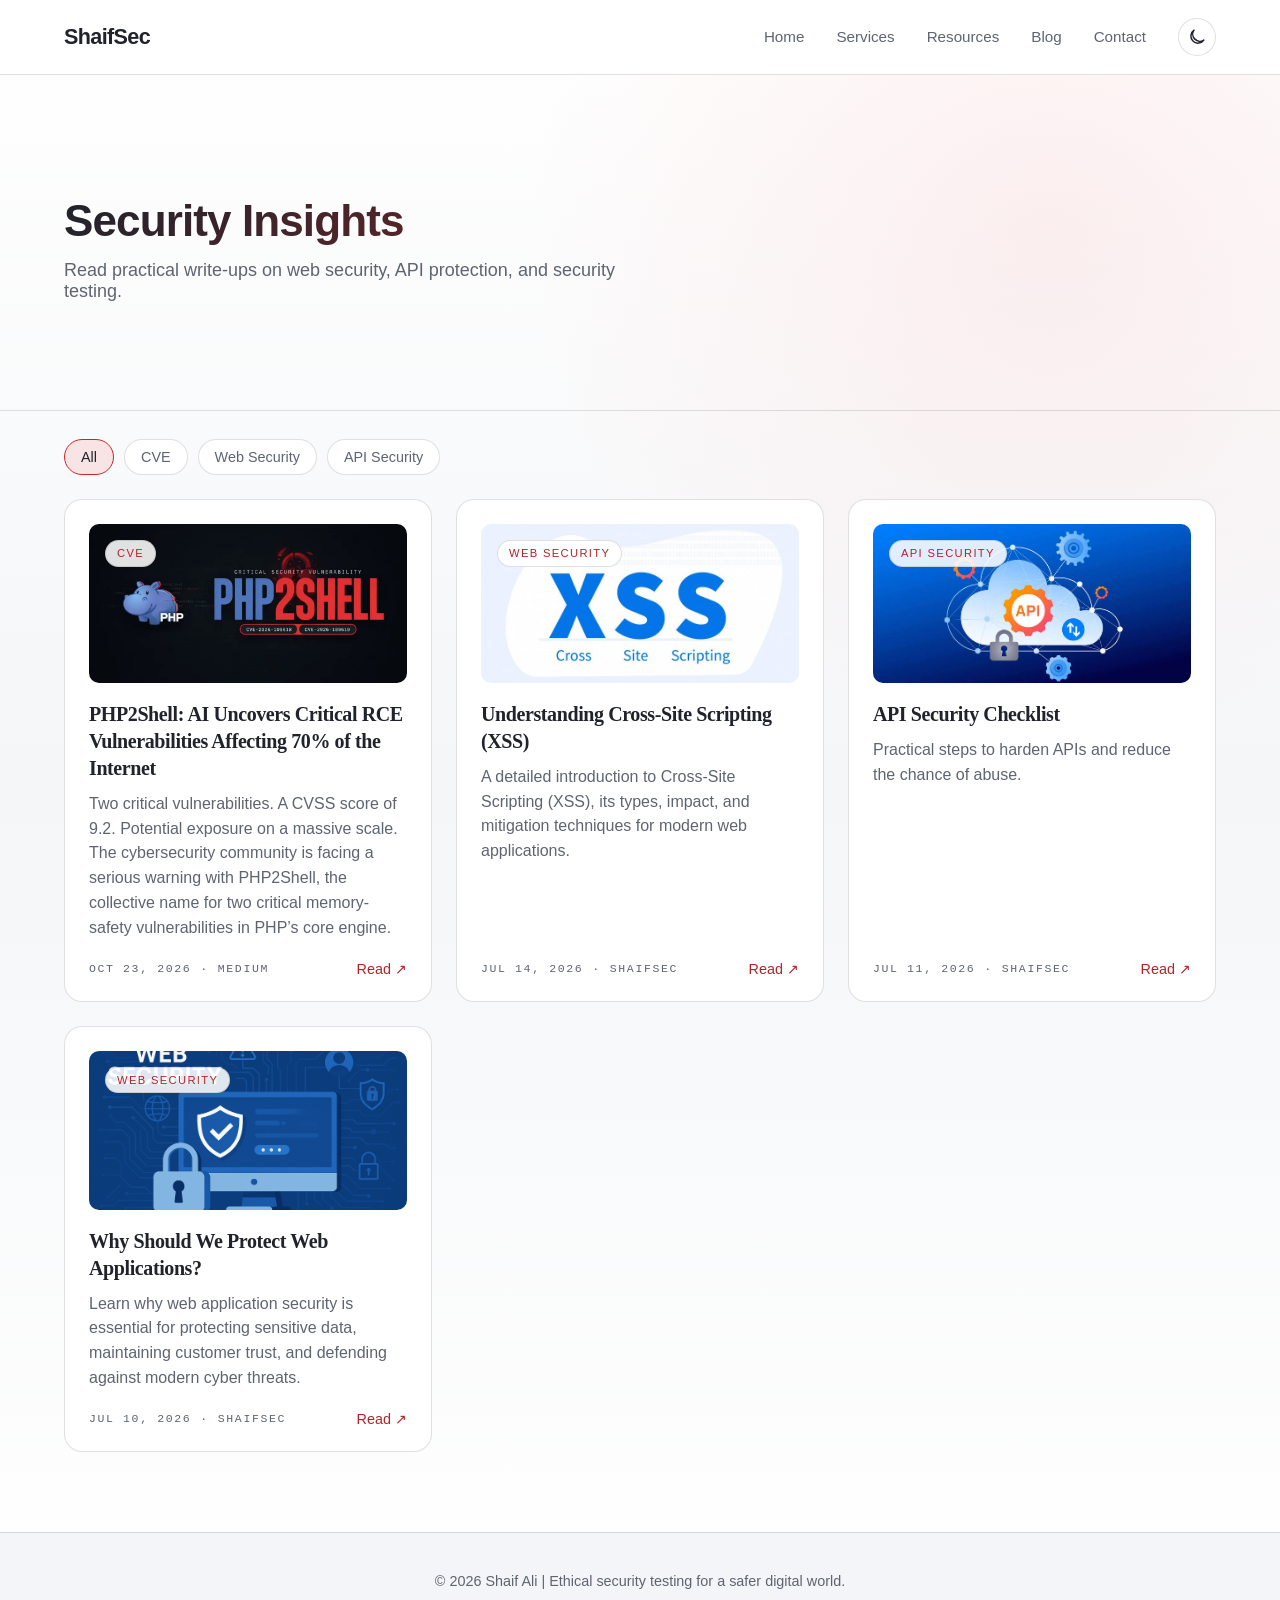
==== commit 6b25a738: "update" ====
--- a/blog/index.html
+++ b/blog/index.html
@@ -17,6 +17,14 @@
   <meta name="twitter:image" content="https://shaifsec.github.io/banner.png">
   <link rel="canonical" href="https://shaifsec.github.io/blog/">
   <title>Security Insights | ShaifSec</title>
+  <script>
+    (() => {
+      const savedTheme = localStorage.getItem('shaifsec-theme');
+      document.documentElement.dataset.theme = savedTheme === 'light' || savedTheme === 'dark'
+        ? savedTheme
+        : (matchMedia('(prefers-color-scheme: light)').matches ? 'light' : 'dark');
+    })();
+  </script>
   <script src="../script.js"></script>
   <link rel="stylesheet" href="../styles.css" />
   <link rel="stylesheet" href="styles.css" />
@@ -33,6 +41,10 @@
         <li><a href="../resources/index.html">Resources</a></li>
         <li><a href="index.html" class="active">Blog</a></li>
         <li><a href="../index.html#contact">Contact</a></li>
+        <li><button class="theme-toggle" id="theme-toggle" type="button" aria-label="Toggle color theme" title="Toggle color theme">
+          <svg class="theme-icon theme-icon-sun" viewBox="0 0 24 24" aria-hidden="true"><circle cx="12" cy="12" r="4"></circle><path d="M12 2v2m0 16v2M4.93 4.93l1.42 1.42m11.3 11.3 1.42 1.42M2 12h2m16 0h2M4.93 19.07l1.42-1.42m11.3-11.3 1.42-1.42"></path></svg>
+          <svg class="theme-icon theme-icon-moon" viewBox="0 0 24 24" aria-hidden="true"><path d="M20.2 15.6A8.5 8.5 0 0 1 8.4 3.8 8.5 8.5 0 1 0 20.2 15.6Z"></path></svg>
+        </button></li>
       </ul>
       <button class="hamburger" id="hamburger" type="button" aria-label="Toggle navigation" aria-controls="primary-navigation" aria-expanded="false">
         <span></span>
--- a/styles.css
+++ b/styles.css
@@ -19,6 +19,18 @@
     --bg-darker:#08090d;
     --bg-dark:#101116;
     --bg-card:rgba(22,24,31,.9);
+    --bg-surface:rgba(12,13,18,.8);
+    --bg-input:rgba(8,9,13,.72);
+    --bg-input-focus:rgba(8,9,13,.92);
+    --bg-profile:linear-gradient(155deg, rgba(22,24,31,.92), rgba(8,9,13,.96));
+    --bg-certification:rgba(22,24,31,.62);
+    --bg-certification-hover:rgba(30,25,31,.82);
+    --bg-certification-description:rgba(8,9,13,.96);
+    --bg-shield:linear-gradient(135deg, rgba(16,17,22,.85), rgba(29,22,26,.92));
+    --bg-contact-wrapper:linear-gradient(135deg, rgba(127,29,29,.13), rgba(255,255,255,.02));
+    --page-background:radial-gradient(circle at 82% 14%, rgba(127,29,29,.18), transparent 30%), linear-gradient(180deg, #08090d 0%, #111116 48%, #08090d 100%);
+    --navbar-background:rgba(8,9,13,.9);
+    --heading-start:#f5f5f6;
     --bg-card-hover:rgba(239,68,68,.08);
 
     /* Text */
@@ -35,6 +47,34 @@
     --shadow:0 15px 45px rgba(0,0,0,.3);
 
     --radius:18px;
+    color-scheme:dark;
+}
+
+:root[data-theme="light"] {
+  --primary-color:#c62828;
+  --primary-dark:#991b1b;
+  --secondary-color:#b4232a;
+  --bg-darker:#f3f5f8;
+  --bg-dark:#ffffff;
+  --bg-card:rgba(255,255,255,.92);
+  --bg-surface:rgba(255,255,255,.88);
+  --bg-input:#ffffff;
+  --bg-input-focus:#ffffff;
+  --bg-profile:linear-gradient(155deg, #ffffff, #f3f5f8);
+  --bg-certification:#ffffff;
+  --bg-certification-hover:#fff7f7;
+  --bg-certification-description:rgba(255,255,255,.97);
+  --bg-shield:linear-gradient(135deg, #ffffff, #f3f5f8);
+  --bg-contact-wrapper:linear-gradient(135deg, rgba(239,68,68,.06), rgba(255,255,255,.7));
+  --page-background:radial-gradient(circle at 82% 14%, rgba(239,68,68,.08), transparent 30%), linear-gradient(180deg, #ffffff 0%, #f5f6f8 48%, #ffffff 100%);
+  --navbar-background:rgba(255,255,255,.92);
+  --heading-start:#20232b;
+  --bg-card-hover:rgba(239,68,68,.06);
+  --text-light:#20232b;
+  --text-muted:#5e6470;
+  --border-color:rgba(32,35,43,.14);
+  --shadow:0 15px 45px rgba(32,35,43,.1);
+  color-scheme:light;
 }
 
 html {
@@ -46,9 +86,7 @@
     color:var(--text-light);
     overflow-x:hidden;
 
-    background:
-        radial-gradient(circle at 82% 14%, rgba(127,29,29,.18), transparent 30%),
-        linear-gradient(180deg, #08090d 0%, #111116 48%, #08090d 100%);
+    background:var(--page-background);
 }
 
 .container {
@@ -71,7 +109,7 @@
 .section-title {
   font-size: 2.75rem;
   margin-bottom: 12px;
-  background: linear-gradient(135deg, #f5f5f6 0%, var(--primary-color) 100%);
+  background: linear-gradient(135deg, var(--heading-start) 0%, var(--primary-color) 100%);
   background-clip: text;
   -webkit-background-clip: text;
   -webkit-text-fill-color: transparent;
@@ -119,7 +157,7 @@
   box-shadow:0 12px 30px rgba(239,68,68,.3);
 }
 .btn-secondary{
-  background:rgba(22,24,31,.78);
+  background:var(--bg-card);
   color:var(--text-light);
   border:1px solid rgba(239,68,68,.4);
   backdrop-filter:blur(10px);
@@ -139,7 +177,7 @@
   position: fixed;
   top: 0;
   width: 100%;
-  background: rgba(8, 9, 13, 0.9);
+  background: var(--navbar-background);
   border-bottom: 1px solid var(--border-color);
   z-index: 1000;
   backdrop-filter: blur(12px);
@@ -199,6 +237,47 @@
 
 .nav-menu a.active {
   font-weight: 700;
+}
+
+.theme-toggle {
+  display: inline-flex;
+  align-items: center;
+  justify-content: center;
+  width: 38px;
+  height: 38px;
+  border: 1px solid var(--border-color);
+  border-radius: 50%;
+  background: var(--bg-card);
+  color: var(--text-light);
+  font: inherit;
+  cursor: pointer;
+  transition: background 0.2s ease, border-color 0.2s ease, transform 0.2s ease;
+}
+
+.theme-icon {
+  display: none;
+  width: 20px;
+  height: 20px;
+  fill: none;
+  stroke: currentColor;
+  stroke-linecap: round;
+  stroke-linejoin: round;
+  stroke-width: 1.8;
+}
+
+:root[data-theme="dark"] .theme-icon-sun,
+:root[data-theme="light"] .theme-icon-moon {
+  display: block;
+}
+
+.theme-toggle:hover {
+  border-color: var(--primary-color);
+  transform: translateY(-2px);
+}
+
+.theme-toggle:focus-visible {
+  outline: 2px solid var(--primary-color);
+  outline-offset: 3px;
 }
 
 .hamburger {
@@ -410,7 +489,7 @@
 .shield-inner {
   width: 200px;
   height: 240px;
-  background: linear-gradient(135deg, rgba(16,17,22,.85), rgba(29,22,26,.92));
+  background: var(--bg-shield);
   border: 1px solid rgba(239,68,68,.3);
   border-radius: 24px 24px 60px 60px;
   display: flex;
@@ -567,7 +646,7 @@
   padding: 10px;
   border: 1px solid rgba(239,68,68,.3);
   border-radius: 22px 8px 22px 8px;
-  background: linear-gradient(155deg, rgba(22,24,31,.92), rgba(8,9,13,.96));
+  background: var(--bg-profile);
   box-shadow: 0 18px 48px rgba(0,0,0,.42), 0 0 24px rgba(239,68,68,.1);
 }
 
@@ -605,8 +684,8 @@
   justify-content: center;
   gap: 12px;
   padding: 20px;
-  background: rgba(22,24,31,.62);
-  border: 1px solid rgba(255, 255, 255, 0.14);
+  background: var(--bg-certification);
+  border: 1px solid var(--border-color);
   border-radius: 14px;
   backdrop-filter: blur(12px);
   transition: background 0.3s ease, border-color 0.3s ease, transform 0.3s ease;
@@ -615,7 +694,7 @@
 .certification-card:hover,
 .certification-card:focus-visible {
   transform: translateY(-4px);
-  background: rgba(30,25,31,.82);
+  background: var(--bg-certification-hover);
   border-color: rgba(239,68,68,.4);
 }
 
@@ -650,7 +729,7 @@
   justify-content: center;
   padding: 24px;
   border-radius: inherit;
-  background: rgba(8,9,13,.96);
+  background: var(--bg-certification-description);
   color: var(--text-light);
   font-size: 0.95rem;
   line-height: 1.5;
@@ -859,7 +938,7 @@
   gap: 32px;
   margin-top: 28px;
   padding: 32px;
-  background: linear-gradient(135deg, rgba(127,29,29,.13), rgba(255,255,255,.02));
+  background: var(--bg-contact-wrapper);
   border: 1px solid var(--border-color);
   border-radius: 24px;
   box-shadow: 0 20px 60px rgba(0, 0, 0, 0.2);
@@ -874,7 +953,7 @@
 .contact-hero {
   padding: 24px;
   border-radius: 18px;
-  background: rgba(12,13,18,.8);
+  background: var(--bg-surface);
   border: 1px solid rgba(239,68,68,.2);
 }
 
@@ -891,7 +970,7 @@
 }
 
 .contact-item {
-  background: rgba(255,255,255,.025);
+  background: var(--bg-surface);
   border: 1px solid var(--border-color);
   border-left: 3px solid var(--primary-color);
   padding: 20px 22px;
@@ -956,12 +1035,12 @@
   gap: 16px;
   padding: 24px;
   border-radius: 18px;
-  background: rgba(12,13,18,.8);
+  background: var(--bg-surface);
   border: 1px solid rgba(239,68,68,.2);
 }
 
 .form-group input, .form-group textarea {
-  background: rgba(8,9,13,.72);
+  background: var(--bg-input);
   border: 1px solid var(--border-color);
   color: var(--text-light);
   padding: 14px 16px;
@@ -975,7 +1054,7 @@
 .form-group input:focus, .form-group textarea:focus {
   outline: none;
   border-color: var(--primary-color);
-  background: rgba(8,9,13,.92);
+  background: var(--bg-input-focus);
   box-shadow: 0 0 15px rgba(239,68,68,.15);
 }
 
@@ -1070,6 +1149,10 @@
     padding: 8px 0;
   }
 
+  .nav-menu.active .theme-toggle {
+    align-self: flex-start;
+  }
+
   /* Hamburger active state - animate to X */
   .hamburger.active span:nth-child(1) {
     transform: translateY(8px) rotate(45deg);
--- a/blog/styles.css
+++ b/blog/styles.css
@@ -1,8 +1,6 @@
 body {
   margin: 0;
-  background:
-    radial-gradient(circle at 82% 14%, rgba(127, 29, 29, 0.18), transparent 30%),
-    linear-gradient(180deg, #08090d 0%, #111116 48%, #08090d 100%);
+  background: var(--page-background, #08090d);
   color: var(--text-light, #f5f5f6);
 }
 
@@ -86,7 +84,7 @@
 .blog-card:hover {
   transform: translateY(-4px);
   border-color: rgba(239,68,68,.45);
-  background: rgba(30,22,28,.96);
+  background: var(--bg-card, rgba(30,22,28,.96));
   box-shadow: 0 12px 32px rgba(0,0,0,.24), 0 0 20px rgba(239,68,68,.08);
 }
 
@@ -121,9 +119,9 @@
   top: 16px;
   left: 16px;
   padding: 4px 11px;
-  border: 1px solid rgba(245,245,246,.72);
+  border: 1px solid var(--border-color, rgba(245,245,246,.72));
   border-radius: 999px;
-  background: rgba(8,9,13,.78);
+  background: var(--bg-surface, rgba(8,9,13,.78));
   color: var(--secondary-color, #ff8585);
   font-size: 0.7rem;
   letter-spacing: 0.12em;
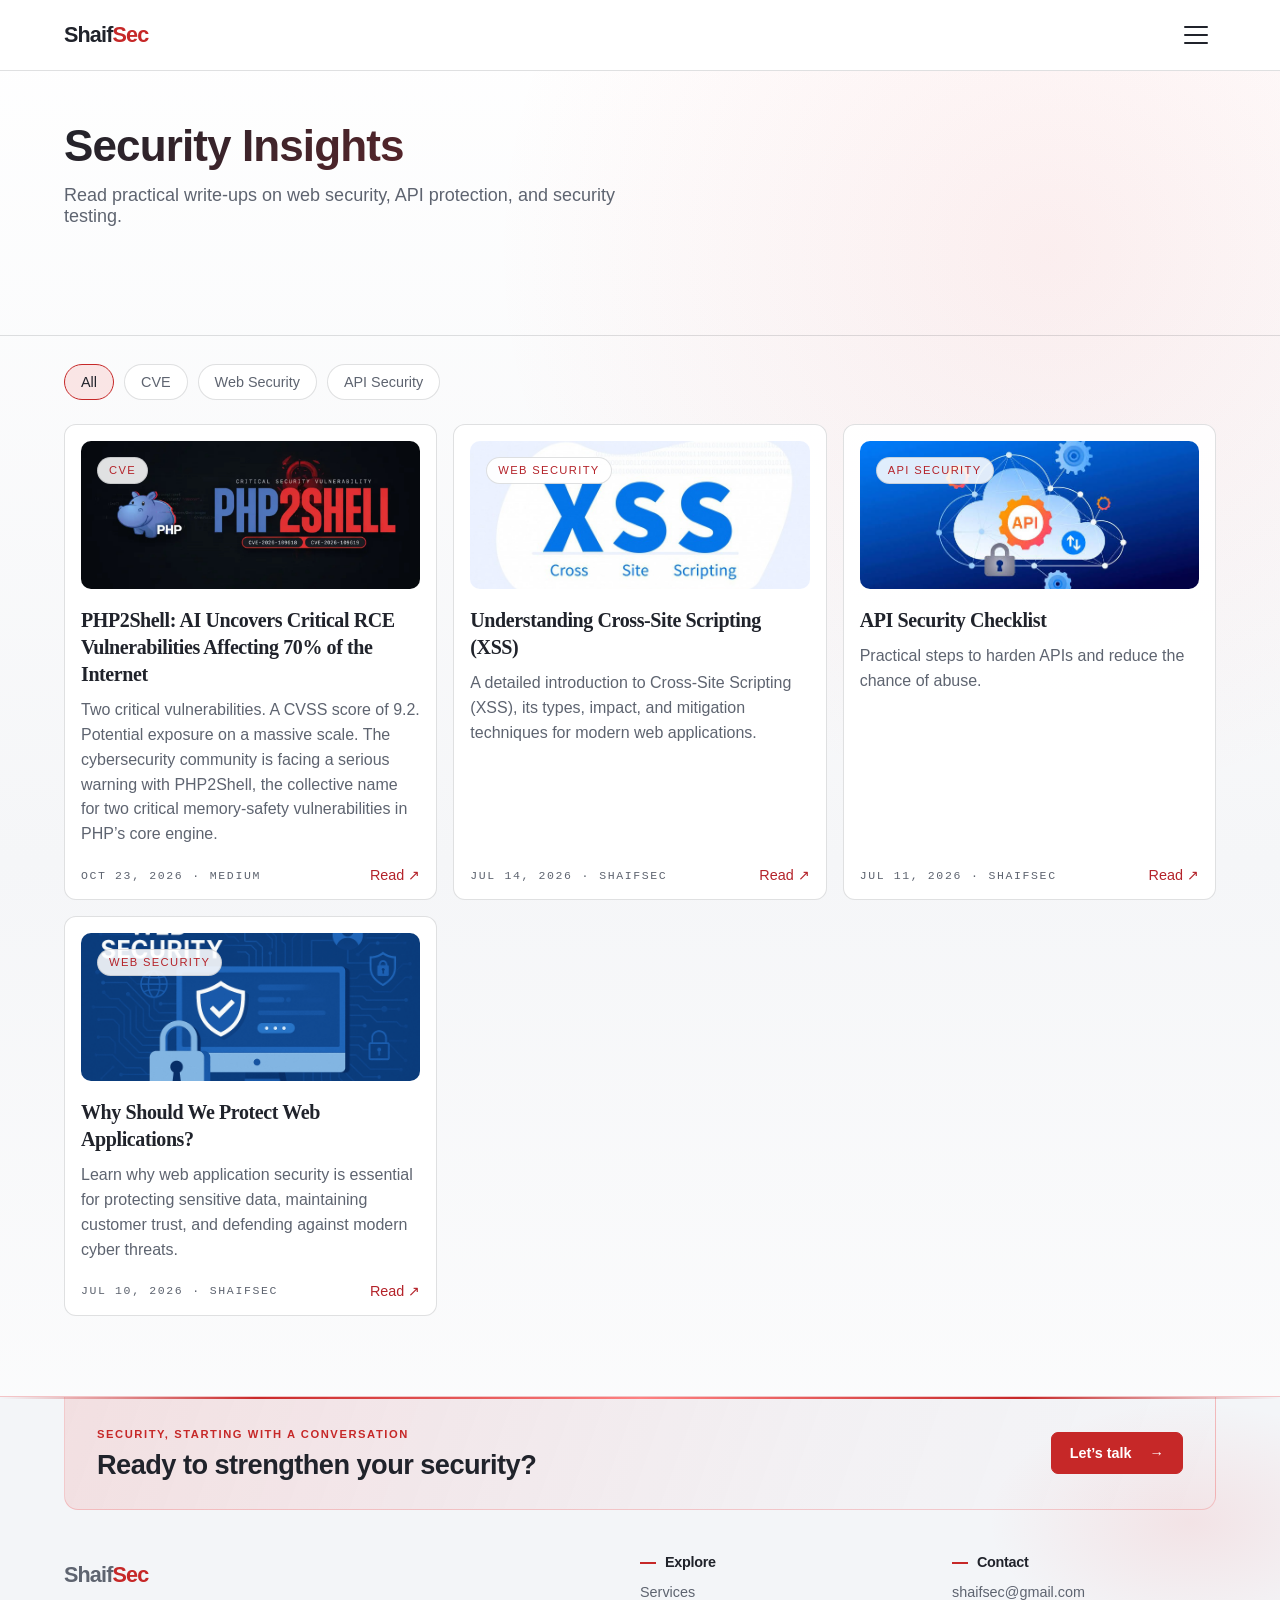
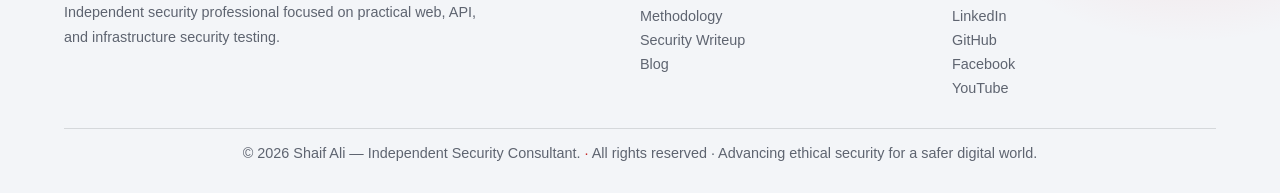
==== commit c132973f: "update" ====
--- a/blog/index.html
+++ b/blog/index.html
@@ -25,21 +25,23 @@
         : (matchMedia('(prefers-color-scheme: light)').matches ? 'light' : 'dark');
     })();
   </script>
-  <script src="../script.js"></script>
-  <link rel="stylesheet" href="../styles.css" />
-  <link rel="stylesheet" href="styles.css" />
+  <script src="../script.js?v=20261124"></script>
+  <link rel="stylesheet" href="../styles.css?v=20261124-native-cursor" />
+  <link rel="stylesheet" href="styles.css?v=20261124-native-cursor" />
 </head>
 <body>
   <nav class="navbar blog-navbar">
     <div class="container">
       <div class="nav-brand">
-        <a href="../index.html" class="brand-link"><span class="brand-name">ShaifSec</span></a>
+        <a href="../index.html#hero" class="brand-link">Shaif<span class="brand-accent">Sec</span></a>
       </div>
       <ul class="nav-menu" id="primary-navigation">
-        <li><a href="../index.html">Home</a></li>
+        <li><a href="../index.html#hero">Home</a></li>
         <li><a href="../index.html#services">Services</a></li>
+        <li><a href="../index.html#methodology">Methodology</a></li>
         <li><a href="../resources/index.html">Resources</a></li>
         <li><a href="index.html" class="active">Blog</a></li>
+        <li><a href="../index.html#about">About</a></li>
         <li><a href="../index.html#contact">Contact</a></li>
         <li><button class="theme-toggle" id="theme-toggle" type="button" aria-label="Toggle color theme" title="Toggle color theme">
           <svg class="theme-icon theme-icon-sun" viewBox="0 0 24 24" aria-hidden="true"><circle cx="12" cy="12" r="4"></circle><path d="M12 2v2m0 16v2M4.93 4.93l1.42 1.42m11.3 11.3 1.42 1.42M2 12h2m16 0h2M4.93 19.07l1.42-1.42m11.3-11.3 1.42-1.42"></path></svg>
@@ -76,7 +78,38 @@
 
   <footer class="footer">
     <div class="container">
-      <p>© 2026 Shaif Ali | Ethical security testing for a safer digital world.</p>
+      <div class="footer-cta">
+        <div>
+          <span class="footer-kicker">SECURITY, STARTING WITH A CONVERSATION</span>
+          <h2>Ready to strengthen your security?</h2>
+        </div>
+        <a class="footer-cta-link" href="mailto:shaifsec@gmail.com">Let’s talk <span aria-hidden="true">→</span></a>
+      </div>
+      <div class="footer-grid">
+        <div>
+          <a class="footer-brand" href="../index.html#hero">Shaif<span class="brand-accent">Sec</span></a>
+          <p>Independent security professional focused on practical web, API, and infrastructure security testing.</p>
+        </div>
+        <div>
+          <h3>Explore</h3>
+          <a href="../index.html#services">Services</a>
+          <a href="../index.html#methodology">Methodology</a>
+          <a href="../index.html#writeups">Security Writeup</a>
+          <a href="index.html">Blog</a>
+        </div>
+        <div>
+          <h3>Contact</h3>
+          <a href="mailto:shaifsec@gmail.com">shaifsec@gmail.com</a>
+          <a href="https://linkedin.com/in/shaifsec" target="_blank" rel="noopener">LinkedIn</a>
+          <a href="https://github.com/shaifsec" target="_blank" rel="noopener">GitHub</a>
+          <a href="https://facebook.com/shaifsec" target="_blank" rel="noopener">Facebook</a>
+          <a href="https://youtube.com/@shaifsec" target="_blank" rel="noopener">YouTube</a>
+        </div>
+      </div>
+      <p class="footer-copy">
+        &copy; 2026 Shaif Ali — Independent Security Consultant.
+        <span class="footer-note">All rights reserved · Advancing ethical security for a safer digital world.</span>
+      </p>
     </div>
   </footer>
 
--- a/styles.css
+++ b/styles.css
@@ -85,6 +85,7 @@
     font-family:'Inter',sans-serif;
     color:var(--text-light);
     overflow-x:hidden;
+    max-width:100%;
 
     background:var(--page-background);
 }
@@ -215,11 +216,27 @@
   color: var(--text-light);
 }
 
+.brand-link {
+  color: var(--text-light);
+  font-weight: 800;
+  letter-spacing: -0.04em;
+  text-decoration: none;
+}
+
+.brand-accent {
+  color: var(--primary-color);
+}
+
 .nav-menu {
   display: flex;
   list-style: none;
-  gap: 32px;
-  align-items: center;
+  gap: clamp(10px, 1.4vw, 24px);
+  align-items: center;
+  margin-left: auto;
+}
+
+.nav-menu li {
+  flex: 0 0 auto;
 }
 
 .nav-menu a {
@@ -228,6 +245,8 @@
   transition: color 0.2s ease;
   font-weight: 500;
   font-size: 0.95rem;
+  white-space: nowrap;
+  pointer-events: auto;
 }
 
 .nav-menu a:hover,
@@ -312,14 +331,26 @@
   display: flex;
   align-items: center;
   justify-content: center;
-
-  padding-top: 80px; /* replaces margin-top issue */
+  padding-top: 80px;
   padding-bottom: 80px;
-
   position: relative;
+  isolation: isolate;
+  background:
+    radial-gradient(ellipse at 82% 48%, rgba(239,68,68,.14), transparent 42%),
+    radial-gradient(ellipse at 12% 88%, rgba(239,68,68,.06), transparent 36%),
+    linear-gradient(115deg, transparent 42%, rgba(239,68,68,.045) 100%);
+}
+
+:root[data-theme="light"] .hero {
+  background:
+    radial-gradient(ellipse at 82% 48%, rgba(198,40,40,.13), transparent 42%),
+    radial-gradient(ellipse at 12% 88%, rgba(198,40,40,.055), transparent 36%),
+    linear-gradient(115deg, transparent 42%, rgba(198,40,40,.04) 100%);
 }
 
 .hero-wrapper {
+  position: relative;
+  z-index: 1;
   width: 100%;
   max-width: 1200px;
 
@@ -371,12 +402,9 @@
   font-weight: 800;
 }
 
-/* Enhanced Gradient Style for Specific Hero Text Accentuation */
 .hero-title span {
-  background: linear-gradient(135deg, var(--primary-color) 0%, var(--secondary-color) 100%);
-  background-clip: text;
-  -webkit-background-clip: text;
-  -webkit-text-fill-color: transparent;
+  display: block;
+  color: var(--primary-color);
 }
 
 .hero-subtitle {
@@ -454,14 +482,31 @@
   justify-content: center;
   position: relative;
   min-height: 320px;
+  isolation: isolate;
+}
+
+.hero-visual::before {
+  position: absolute;
+  z-index: -1;
+  inset: 12% 2% 8% 8%;
+  border: 1px solid rgba(239,68,68,.22);
+  border-radius: 18px;
+  background: linear-gradient(145deg, rgba(239,68,68,.09), rgba(239,68,68,.015));
+  box-shadow: 0 24px 65px rgba(127,29,29,.12);
+  content: "";
+  transform: rotate(2deg);
 }
 
 .hero-logo {
-  width: min(620px, 100%);
+  position: relative;
+  z-index: 1;
+  width: min(600px, 96%);
   height: auto;
   max-width: 100%;
   display: block;
   object-fit: contain;
+  border-radius: 12px;
+  box-shadow: 0 18px 48px rgba(127,29,29,.16);
 }
 
 .cyber-shield {
@@ -536,6 +581,11 @@
    ======================================== */
 
 #about, #services, #plans, #why-us, #testimonials, #contact, #resources {
+  padding: 100px 0;
+  border-top: 1px solid var(--border-color);
+}
+
+#methodology, #sample-audit, #writeups {
   padding: 100px 0;
   border-top: 1px solid var(--border-color);
 }
@@ -807,6 +857,286 @@
   gap: 8px;
 }
 
+.service-icon {
+  width: 42px;
+  height: 42px;
+  display: inline-flex;
+  align-items: center;
+  justify-content: center;
+  margin-bottom: 20px;
+  border: 1px solid rgba(239,68,68,.35);
+  border-radius: 8px;
+  background: rgba(239,68,68,.06);
+  font-size: 0.78rem;
+  font-weight: 800;
+  letter-spacing: 0.08em;
+}
+
+.service-link {
+  display: inline-flex;
+  align-items: center;
+  gap: 8px;
+  margin-top: 24px;
+  color: var(--primary-color);
+  font-size: 0.92rem;
+  font-weight: 700;
+  text-decoration: none;
+}
+
+.service-link span {
+  transition: transform 0.2s ease;
+}
+
+.service-link:hover span {
+  transform: translateX(4px);
+}
+
+/* Methodology */
+.process-grid {
+  display: grid;
+  grid-template-columns: repeat(3, 1fr);
+  gap: 16px;
+  counter-reset: process;
+}
+
+.process-step {
+  position: relative;
+  min-height: 210px;
+  padding: 28px;
+  background: var(--bg-card);
+  border: 1px solid var(--border-color);
+  border-radius: 12px;
+}
+
+.process-step > span {
+  display: inline-block;
+  margin-bottom: 32px;
+  color: var(--primary-color);
+  font-size: 0.78rem;
+  font-weight: 800;
+  letter-spacing: 0.12em;
+}
+
+.process-step h3 {
+  margin-bottom: 10px;
+  font-size: 1.1rem;
+}
+
+.process-step p {
+  color: var(--text-muted);
+  font-size: 0.93rem;
+  line-height: 1.65;
+}
+
+/* Sample report */
+.sample-layout {
+  display: grid;
+  grid-template-columns: minmax(0, .9fr) minmax(380px, 1.1fr);
+  align-items: center;
+  gap: 64px;
+}
+
+.eyebrow {
+  margin-bottom: 12px;
+  color: var(--primary-color);
+  font-size: 0.78rem;
+  font-weight: 800;
+  letter-spacing: 0.12em;
+  text-transform: uppercase;
+}
+
+.sample-copy > p:not(.eyebrow) {
+  max-width: 560px;
+  color: var(--text-muted);
+  line-height: 1.75;
+}
+
+.sample-list {
+  display: grid;
+  grid-template-columns: 1fr 1fr;
+  gap: 10px 18px;
+  margin: 24px 0 32px;
+  padding: 0;
+  list-style: none;
+  color: var(--text-light);
+  font-size: 0.92rem;
+}
+
+.sample-list li::before {
+  content: "✓";
+  margin-right: 8px;
+  color: var(--primary-color);
+  font-weight: 800;
+}
+
+.report-preview {
+  min-height: 390px;
+  padding: 28px;
+  background: var(--bg-card);
+  border: 1px solid var(--border-color);
+  border-radius: 10px;
+  box-shadow: var(--shadow);
+}
+
+.report-header,
+.report-meta,
+.report-summary {
+  display: flex;
+  justify-content: space-between;
+  gap: 16px;
+}
+
+.report-header {
+  padding-bottom: 18px;
+  border-bottom: 1px solid var(--border-color);
+  color: var(--text-muted);
+  font-size: 0.7rem;
+  letter-spacing: 0.08em;
+}
+
+.report-header strong {
+  color: var(--primary-color);
+}
+
+.report-meta {
+  margin: 24px 0;
+}
+
+.report-meta div {
+  display: flex;
+  flex-direction: column;
+  gap: 5px;
+}
+
+.report-meta small,
+.report-meta b {
+  color: var(--text-muted);
+  font-size: 0.75rem;
+}
+
+.report-meta b {
+  color: var(--text-light);
+  font-size: 0.9rem;
+}
+
+.report-summary {
+  padding: 18px;
+  border: 1px solid var(--border-color);
+  border-radius: 8px;
+}
+
+.report-summary div {
+  display: flex;
+  flex: 1;
+  flex-direction: column;
+  gap: 6px;
+  font-size: 0.75rem;
+}
+
+.report-summary b {
+  color: var(--primary-color);
+}
+
+.report-summary span {
+  color: var(--text-muted);
+}
+
+.report-lines {
+  display: grid;
+  gap: 10px;
+  margin-top: 26px;
+}
+
+.report-lines i {
+  height: 7px;
+  border-radius: 4px;
+  background: var(--border-color);
+}
+
+.report-lines i:nth-child(1) { width: 92%; }
+.report-lines i:nth-child(2) { width: 78%; }
+.report-lines i:nth-child(3) { width: 88%; }
+.report-lines i:nth-child(4) { width: 55%; }
+
+/* Portfolio */
+.portfolio-grid {
+  display: grid;
+  grid-template-columns: repeat(3, 1fr);
+  gap: 16px;
+}
+
+.portfolio-card {
+  display: flex;
+  min-height: 230px;
+  flex-direction: column;
+  padding: 16px;
+  background: var(--bg-card);
+  border: 1px solid var(--border-color);
+  border-radius: 12px;
+  transition: transform 0.2s ease, border-color 0.2s ease;
+}
+
+.writeup-image {
+  display: block;
+  width: 100%;
+  height: 128px;
+  margin-bottom: 14px;
+  overflow: hidden;
+  border: 1px solid var(--border-color);
+  border-radius: 8px;
+  background: var(--bg-darker);
+}
+
+.writeup-image img {
+  width: 100%;
+  height: 100%;
+  object-fit: cover;
+  transition: transform .25s ease;
+}
+
+.portfolio-card:hover .writeup-image img {
+  transform: scale(1.025);
+}
+
+.portfolio-card:hover {
+  transform: translateY(-4px);
+  border-color: rgba(239,68,68,.35);
+}
+
+.portfolio-meta {
+  display: flex;
+  justify-content: space-between;
+  margin-bottom: 12px;
+  color: var(--primary-color);
+  font-size: 0.72rem;
+  font-weight: 800;
+  letter-spacing: 0.08em;
+  text-transform: uppercase;
+}
+
+.portfolio-card h3 {
+  margin-bottom: 8px;
+  font-size: 1.05rem;
+}
+
+.portfolio-card p {
+  color: var(--text-muted);
+  font-size: 0.86rem;
+  line-height: 1.55;
+}
+
+.content-status {
+  grid-column: 1 / -1;
+  color: var(--text-muted);
+}
+
+.writeups-links {
+  display: flex;
+  flex-wrap: wrap;
+  gap: 24px;
+  margin-top: 24px;
+}
+
 /* ========================================
    WHY US & TESTIMONIALS
    ======================================== */
@@ -1051,6 +1381,36 @@
   width: 100%;
 }
 
+.form-group select {
+  width: 100%;
+  padding: 14px 16px;
+  border: 1px solid var(--border-color);
+  border-radius: 12px;
+  background: var(--bg-input);
+  color: var(--text-light);
+  font-family: inherit;
+  font-size: 0.95rem;
+}
+
+.form-group label {
+  display: block;
+  margin-bottom: 7px;
+  color: var(--text-light);
+  font-size: 0.82rem;
+  font-weight: 700;
+}
+
+.form-group label span {
+  color: var(--text-muted);
+  font-weight: 500;
+}
+
+.form-group select:focus {
+  outline: none;
+  border-color: var(--primary-color);
+  box-shadow: 0 0 15px rgba(239,68,68,.15);
+}
+
 .form-group input:focus, .form-group textarea:focus {
   outline: none;
   border-color: var(--primary-color);
@@ -1082,13 +1442,164 @@
    ======================================== */
 
 .footer {
+  position: relative;
+  overflow: hidden;
   background: var(--bg-darker);
+  border-top: 1px solid rgba(239,68,68,.28);
+  padding: 0 24px 32px;
+  color: var(--text-muted);
+  font-size: 0.9rem;
+}
+
+.footer::before {
+  position: absolute;
+  top: 0;
+  left: 0;
+  width: 100%;
+  height: 2px;
+  background: linear-gradient(90deg, transparent, var(--primary-color) 20%, #ff8585 50%, var(--primary-color) 80%, transparent);
+  content: "";
+}
+
+.footer::after {
+  position: absolute;
+  top: 0;
+  right: -120px;
+  width: 420px;
+  height: 250px;
+  background: radial-gradient(ellipse, rgba(239,68,68,.1), transparent 68%);
+  content: "";
+  pointer-events: none;
+}
+
+.footer-cta {
+  position: relative;
+  z-index: 1;
+  display: flex;
+  align-items: center;
+  justify-content: space-between;
+  gap: 24px;
+  margin-bottom: 44px;
+  padding: 28px 32px;
+  border: 1px solid rgba(239,68,68,.24);
+  border-top: 0;
+  border-radius: 0 0 14px 14px;
+  background: linear-gradient(110deg, rgba(239,68,68,.12), rgba(239,68,68,.025) 65%, transparent);
+}
+
+.footer-kicker {
+  color: var(--primary-color);
+  font-size: 0.7rem;
+  font-weight: 800;
+  letter-spacing: 0.14em;
+}
+
+.footer-cta h2 {
+  margin-top: 8px;
+  color: var(--text-light);
+  font-size: clamp(1.25rem, 3vw, 1.7rem);
+}
+
+.footer-cta-link {
+  display: inline-flex;
+  align-items: center;
+  gap: 18px;
+  flex: 0 0 auto;
+  padding: 12px 18px;
+  border: 1px solid var(--primary-color);
+  border-radius: 7px;
+  background: var(--primary-color);
+  color: #fff;
+  font-weight: 700;
+  text-decoration: none;
+  transition: background .2s ease, transform .2s ease;
+}
+
+.footer-cta-link:hover {
+  transform: translateY(-2px);
+  background: var(--primary-dark);
+}
+
+.footer-grid {
+  position: relative;
+  z-index: 1;
+  display: grid;
+  grid-template-columns: 2fr 1fr 1fr;
+  gap: 48px;
+  padding-bottom: 32px;
+}
+
+.footer-brand {
+  display: inline-block;
+  margin-bottom: 12px;
+  color: var(--text-light);
+  font-size: 1.35rem;
+  font-weight: 800;
+  letter-spacing: -0.04em;
+  text-decoration: none;
+}
+
+.footer-brand {
+  letter-spacing: -0.04em;
+}
+
+.footer-grid p {
+  max-width: 420px;
+  line-height: 1.7;
+}
+
+.footer-grid h3 {
+  margin-bottom: 12px;
+  color: var(--text-light);
+  font-size: 0.9rem;
+}
+
+.footer-grid > div:not(:first-child) h3 {
+  display: flex;
+  align-items: center;
+  gap: 9px;
+}
+
+.footer-grid > div:not(:first-child) h3::before {
+  width: 16px;
+  height: 2px;
+  background: var(--primary-color);
+  content: "";
+}
+
+.footer-grid a {
+  display: block;
+  margin-top: 8px;
+  color: var(--text-muted);
+  text-decoration: none;
+  transition: color .2s ease, transform .2s ease;
+}
+
+.footer-grid a:hover {
+  transform: translateX(3px);
+  color: var(--primary-color);
+}
+
+.footer-copy,
+.footer-note {
+  position: relative;
+  z-index: 1;
+  padding-top: 16px;
   border-top: 1px solid var(--border-color);
-  padding: 40px 24px;
   text-align: center;
-  color: var(--text-muted);
-  font-size: 0.9rem;
-}
+}
+
+.footer-note {
+  display: inline;
+  padding-top: 0;
+  border-top: 0;
+}
+
+.footer-note::before {
+  content: " · ";
+  color: var(--primary-color);
+}
+
 
 /* ========================================
    RESPONSIVE DESIGN (Media Queries)
@@ -1105,14 +1616,56 @@
   .hero-cta, .hero-features { justify-content: center; }
   .contact-wrapper { grid-template-columns: 1fr; }
   .hero-visual { order: -1; margin-bottom: 20px; }
-}
-
-@media (max-width: 768px) {
+  .process-grid { grid-template-columns: repeat(2, 1fr); }
+  .sample-layout { grid-template-columns: 1fr; gap: 40px; }
+  .portfolio-grid { grid-template-columns: repeat(2, 1fr); }
+}
+
+@media (max-width: 1280px) {
   .nav-menu { display: none; }
   .hamburger { display: flex; }
+
+  .navbar .nav-menu.active {
+    display: flex;
+    flex-direction: column;
+    position: absolute;
+    top: 74px;
+    right: 16px;
+    left: 16px;
+    background: var(--bg-card);
+    padding: 12px 16px;
+    border: 1px solid var(--border-color);
+    border-radius: 10px;
+    box-shadow: var(--shadow);
+    gap: 12px;
+    z-index: 50;
+    width: auto;
+    max-height: calc(100vh - 90px);
+    overflow-y: auto;
+  }
+
+  .nav-menu.active a {
+    color: var(--text-light);
+    padding: 8px 0;
+  }
+
+  .nav-menu.active .theme-toggle {
+    align-self: flex-start;
+  }
+}
+
+@media (max-width: 768px) {
   .section-title { font-size: 2.25rem; }
-  #about, #services, #plans, #why-us, #testimonials, #contact { padding: 60px 0; }
+  #about, #services, #plans, #why-us, #testimonials, #contact, #methodology, #sample-audit, #writeups { padding: 60px 0; }
   .form-row { flex-direction: column; }
+  .process-grid,
+  .portfolio-grid { grid-template-columns: 1fr; }
+  .sample-layout { gap: 32px; }
+  .sample-list { grid-template-columns: 1fr; }
+  .report-preview { min-height: 330px; padding: 20px; }
+  .report-summary { flex-direction: column; }
+  .footer-grid { grid-template-columns: 1fr; gap: 28px; }
+  .footer-cta { align-items: flex-start; flex-direction: column; margin-bottom: 32px; padding: 24px 20px; }
 
   .hero-wrapper { width: 100%; padding: 0 24px; }
   .hero-content, .hero-visual { width: 100%; min-width: 0; }
@@ -1127,31 +1680,6 @@
 
   .certification-card { width: 190px; }
   .certification-card img { width: 96px; height: 96px; }
-
-  /* Mobile menu when active */
-  .navbar .nav-menu.active {
-    display: flex;
-    flex-direction: column;
-    position: absolute;
-    top: 64px;
-    right: 16px;
-    background: var(--bg-card, rgba(23,48,39,.95));
-    padding: 12px 16px;
-    border-radius: 10px;
-    box-shadow: 0 8px 24px rgba(0,0,0,0.5);
-    gap: 12px;
-    z-index: 50;
-    min-width: 200px;
-  }
-
-  .nav-menu.active a {
-    color: var(--text-light);
-    padding: 8px 0;
-  }
-
-  .nav-menu.active .theme-toggle {
-    align-self: flex-start;
-  }
 
   /* Hamburger active state - animate to X */
   .hamburger.active span:nth-child(1) {
@@ -1167,6 +1695,31 @@
 }
 
 @media (max-width: 480px) {
-  .hero-title { font-size: 2.25rem; }
+  .container { padding-left: 16px; padding-right: 16px; }
+  .navbar .container { padding: 14px 16px; }
+  .hero { min-height: auto; padding-top: 104px; padding-bottom: 48px; }
+  .hero-wrapper { padding: 0 16px; gap: 24px; }
+  .hero-title { font-size: 2.15rem; margin-bottom: 16px; }
+  .hero-subtitle { font-size: 1rem; margin-bottom: 24px; }
+  .hero-cta { gap: 10px; margin-bottom: 28px; }
   .hero-cta .btn { width: 100%; }
-}
+  .hero-features { gap: 16px; padding-top: 20px; }
+  .feature { width: 100%; justify-content: center; }
+  .hero-stats { width: 100%; gap: 4px; padding: 12px 6px; }
+  .stat-name { font-size: .65rem; }
+  .section-title { font-size: 2rem; }
+  .section-subtitle { margin-bottom: 32px; font-size: 1rem; }
+  .service-card { padding: 22px 18px; }
+  .process-step { min-height: 0; padding: 22px 18px; }
+  .process-step > span { margin-bottom: 18px; }
+  .report-header { flex-wrap: wrap; }
+  .writeup-image { height: 150px; }
+  .portfolio-card { min-height: 0; }
+  .contact-wrapper { margin-top: 16px; padding: 16px; border-radius: 16px; }
+  .contact-form { padding: 16px; }
+  .footer { padding: 0 16px 24px; }
+  .footer-cta { margin-bottom: 24px; padding: 20px 16px; }
+  .footer-cta-link { width: 100%; justify-content: space-between; }
+  .footer-grid { gap: 22px; padding-bottom: 24px; }
+  .footer-copy { line-height: 1.7; }
+}
--- a/blog/styles.css
+++ b/blog/styles.css
@@ -5,7 +5,7 @@
 }
 
 .blog-navbar {
-  position: sticky;
+  position: fixed;
   top: 0;
 }
 
@@ -14,6 +14,15 @@
   text-decoration: none;
 }
 
+.brand-accent {
+  color: var(--primary-color, #ef4444);
+}
+
+.resources-page,
+.post-page {
+  padding-top: 104px;
+}
+
 .blog-page, .post-page {
   padding: 0 0 80px;
 }
@@ -25,7 +34,7 @@
 
 .blog-list {
   display: grid;
-  gap: 24px;
+  gap: 16px;
   margin-top: 24px;
   grid-template-columns: repeat(3, minmax(0, 1fr));
 }
@@ -60,6 +69,7 @@
   outline: 2px solid var(--primary-color, #ef4444);
   outline-offset: 3px;
 }
+
 
 .blog-empty-state {
   margin-top: 24px;
@@ -76,8 +86,8 @@
   min-width: 0;
   background: var(--bg-card, rgba(22,24,31,.9));
   border: 1px solid var(--border-color, rgba(245,245,246,.12));
-  border-radius: 18px;
-  padding: 24px;
+  border-radius: 12px;
+  padding: 16px;
   transition: transform 0.2s ease, border-color 0.2s ease, background 0.2s ease, box-shadow 0.2s ease;
 }
 
@@ -91,7 +101,7 @@
 .blog-card-image {
   position: relative;
   overflow: hidden;
-  aspect-ratio: 2 / 1;
+  aspect-ratio: 16 / 7;
   border-radius: 10px;
   margin-bottom: 18px;
   background: var(--bg-darker, #08090d);
@@ -254,10 +264,23 @@
 @media (max-width: 768px) {
   .blog-hero {
     padding-top: 100px;
+    padding-bottom: 36px;
   }
 
   .post-article {
-    padding: 24px;
+    padding: 18px;
+  }
+
+  .post-layout {
+    padding-top: 104px;
+  }
+
+  .blog-card {
+    padding: 14px;
+  }
+
+  .blog-card-image {
+    aspect-ratio: 16 / 8;
   }
 }
 
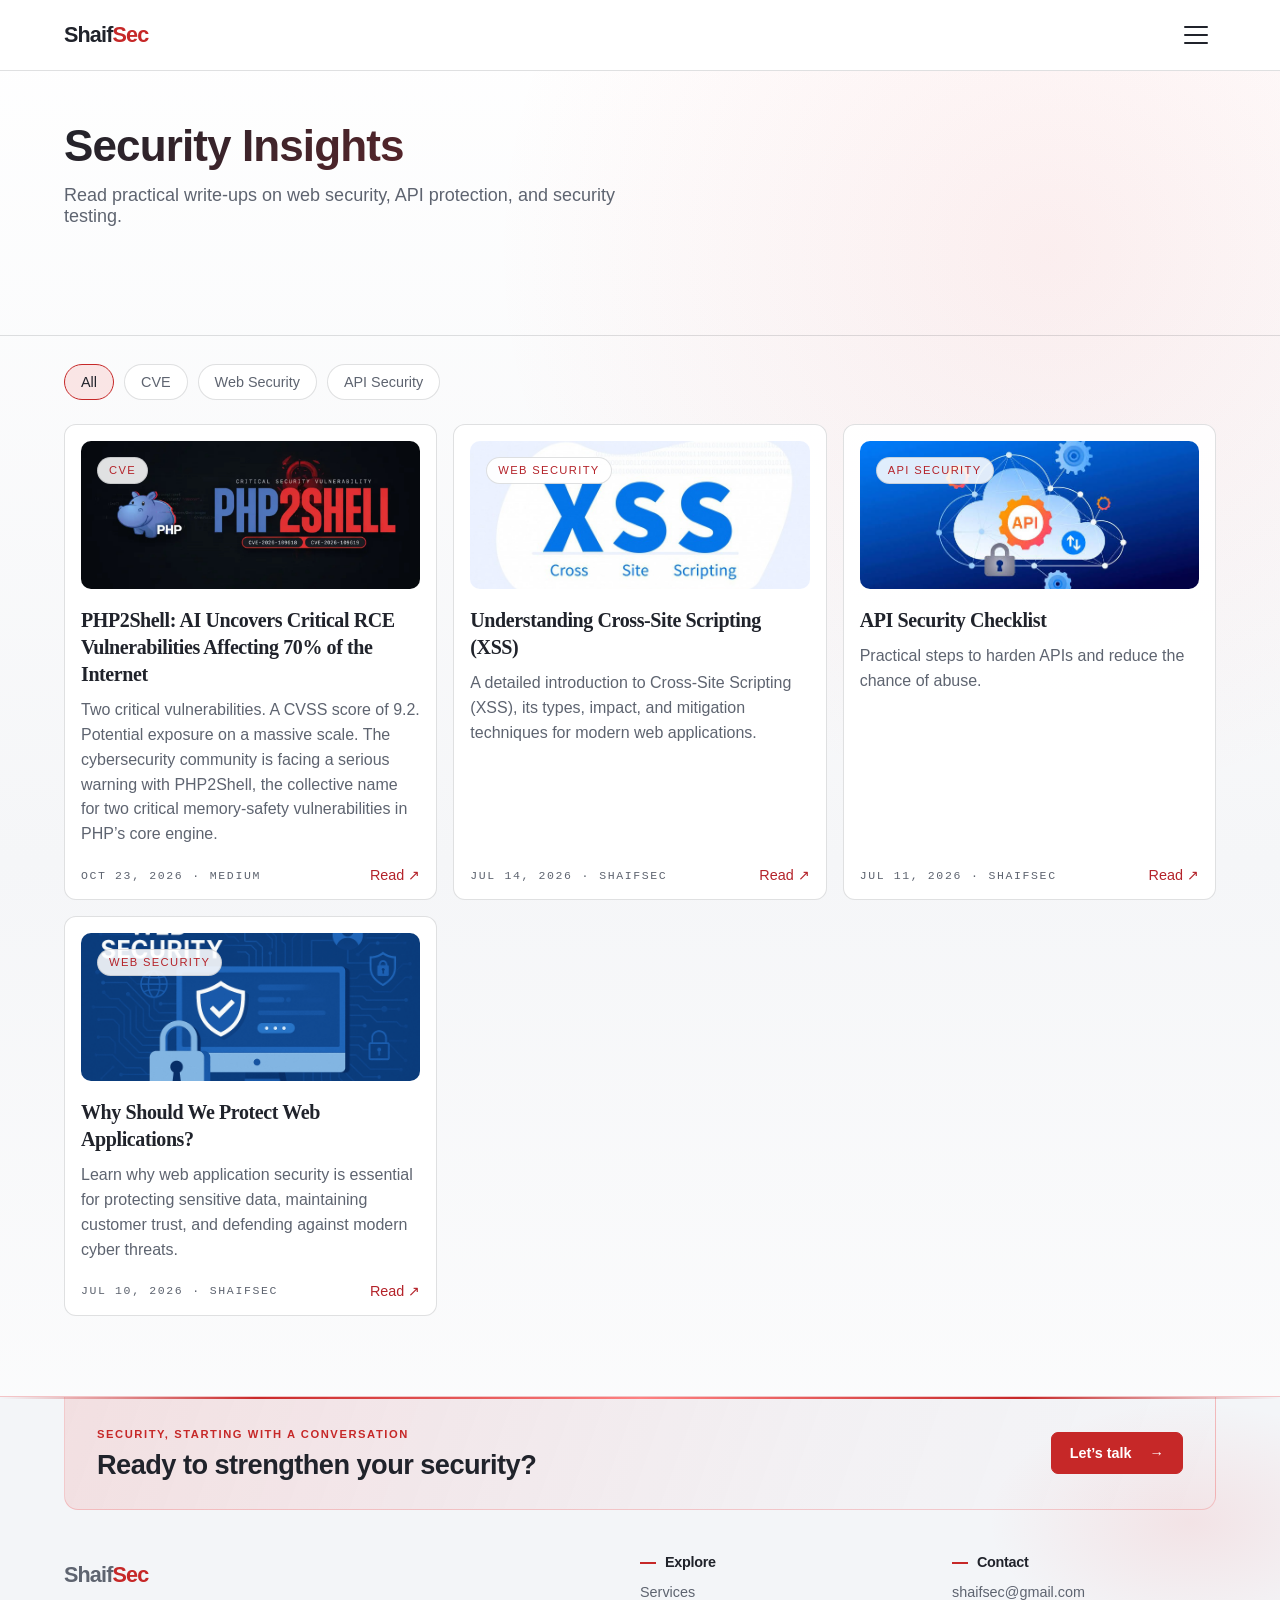
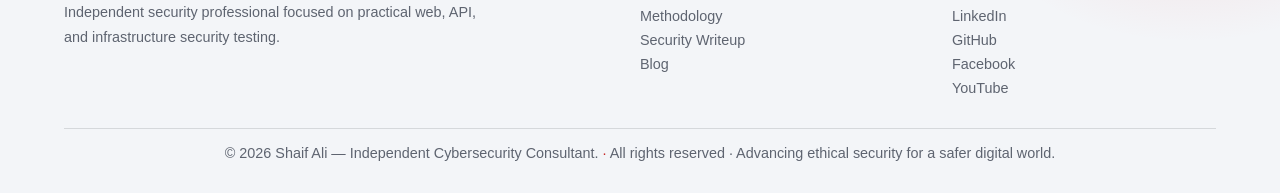
==== commit 18097026: "update" ====
--- a/blog/index.html
+++ b/blog/index.html
@@ -107,7 +107,7 @@
         </div>
       </div>
       <p class="footer-copy">
-        &copy; 2026 Shaif Ali — Independent Security Consultant.
+        &copy; 2026 Shaif Ali — Independent Cybersecurity Consultant.
         <span class="footer-note">All rights reserved · Advancing ethical security for a safer digital world.</span>
       </p>
     </div>
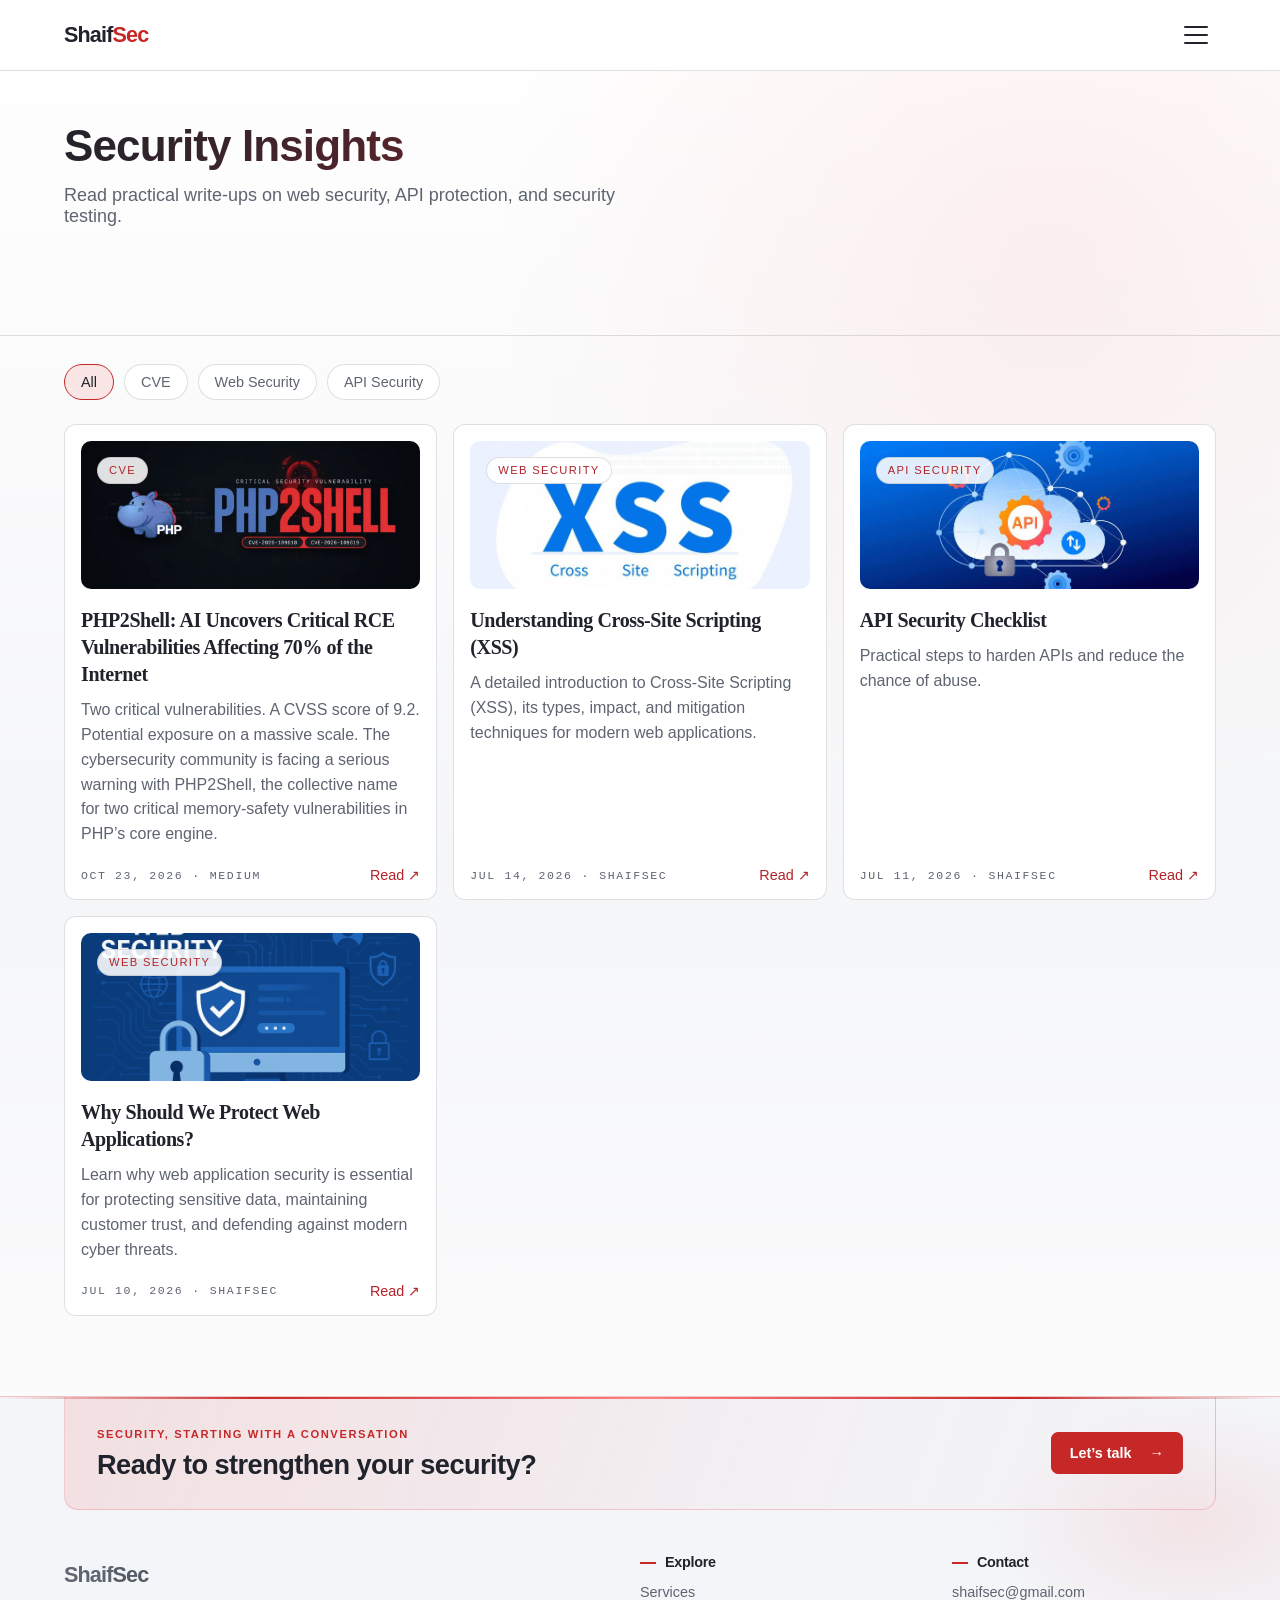
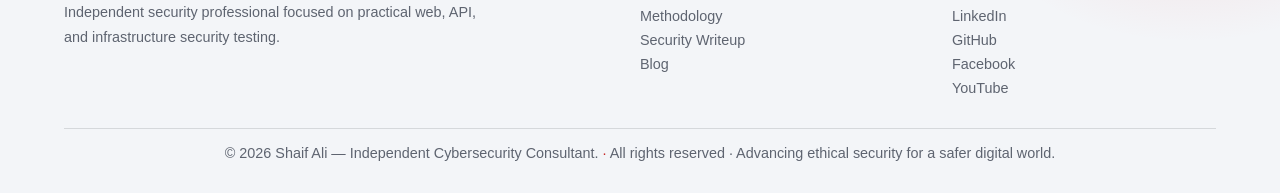
==== commit a9bdc96f: "Update" ====
--- a/blog/index.html
+++ b/blog/index.html
@@ -25,8 +25,8 @@
         : (matchMedia('(prefers-color-scheme: light)').matches ? 'light' : 'dark');
     })();
   </script>
-  <script src="../script.js?v=20261124"></script>
-  <link rel="stylesheet" href="../styles.css?v=20261124-native-cursor" />
+  <script src="../script.js?v=20261124-scroll-top"></script>
+  <link rel="stylesheet" href="../styles.css?v=20261124-footer-logo" />
   <link rel="stylesheet" href="styles.css?v=20261124-native-cursor" />
 </head>
 <body>
--- a/styles.css
+++ b/styles.css
@@ -36,6 +36,7 @@
     /* Text */
     --text-light:#f5f5f6;
     --text-muted:#b5b6bf;
+    --footer-brand-color:#b8bbc4;
 
     /* Borders */
     --border-color:rgba(245,245,246,.12);
@@ -72,6 +73,7 @@
   --bg-card-hover:rgba(239,68,68,.06);
   --text-light:#20232b;
   --text-muted:#5e6470;
+  --footer-brand-color:#555b65;
   --border-color:rgba(32,35,43,.14);
   --shadow:0 15px 45px rgba(32,35,43,.1);
   color-scheme:light;
@@ -1532,15 +1534,18 @@
 .footer-brand {
   display: inline-block;
   margin-bottom: 12px;
-  color: var(--text-light);
+  color: var(--footer-brand-color);
   font-size: 1.35rem;
   font-weight: 800;
   letter-spacing: -0.04em;
   text-decoration: none;
-}
-
-.footer-brand {
-  letter-spacing: -0.04em;
+  transition: none;
+}
+
+.footer-brand .brand-accent,
+.footer-grid a.footer-brand:hover {
+  color: var(--footer-brand-color);
+  transform: none;
 }
 
 .footer-grid p {
